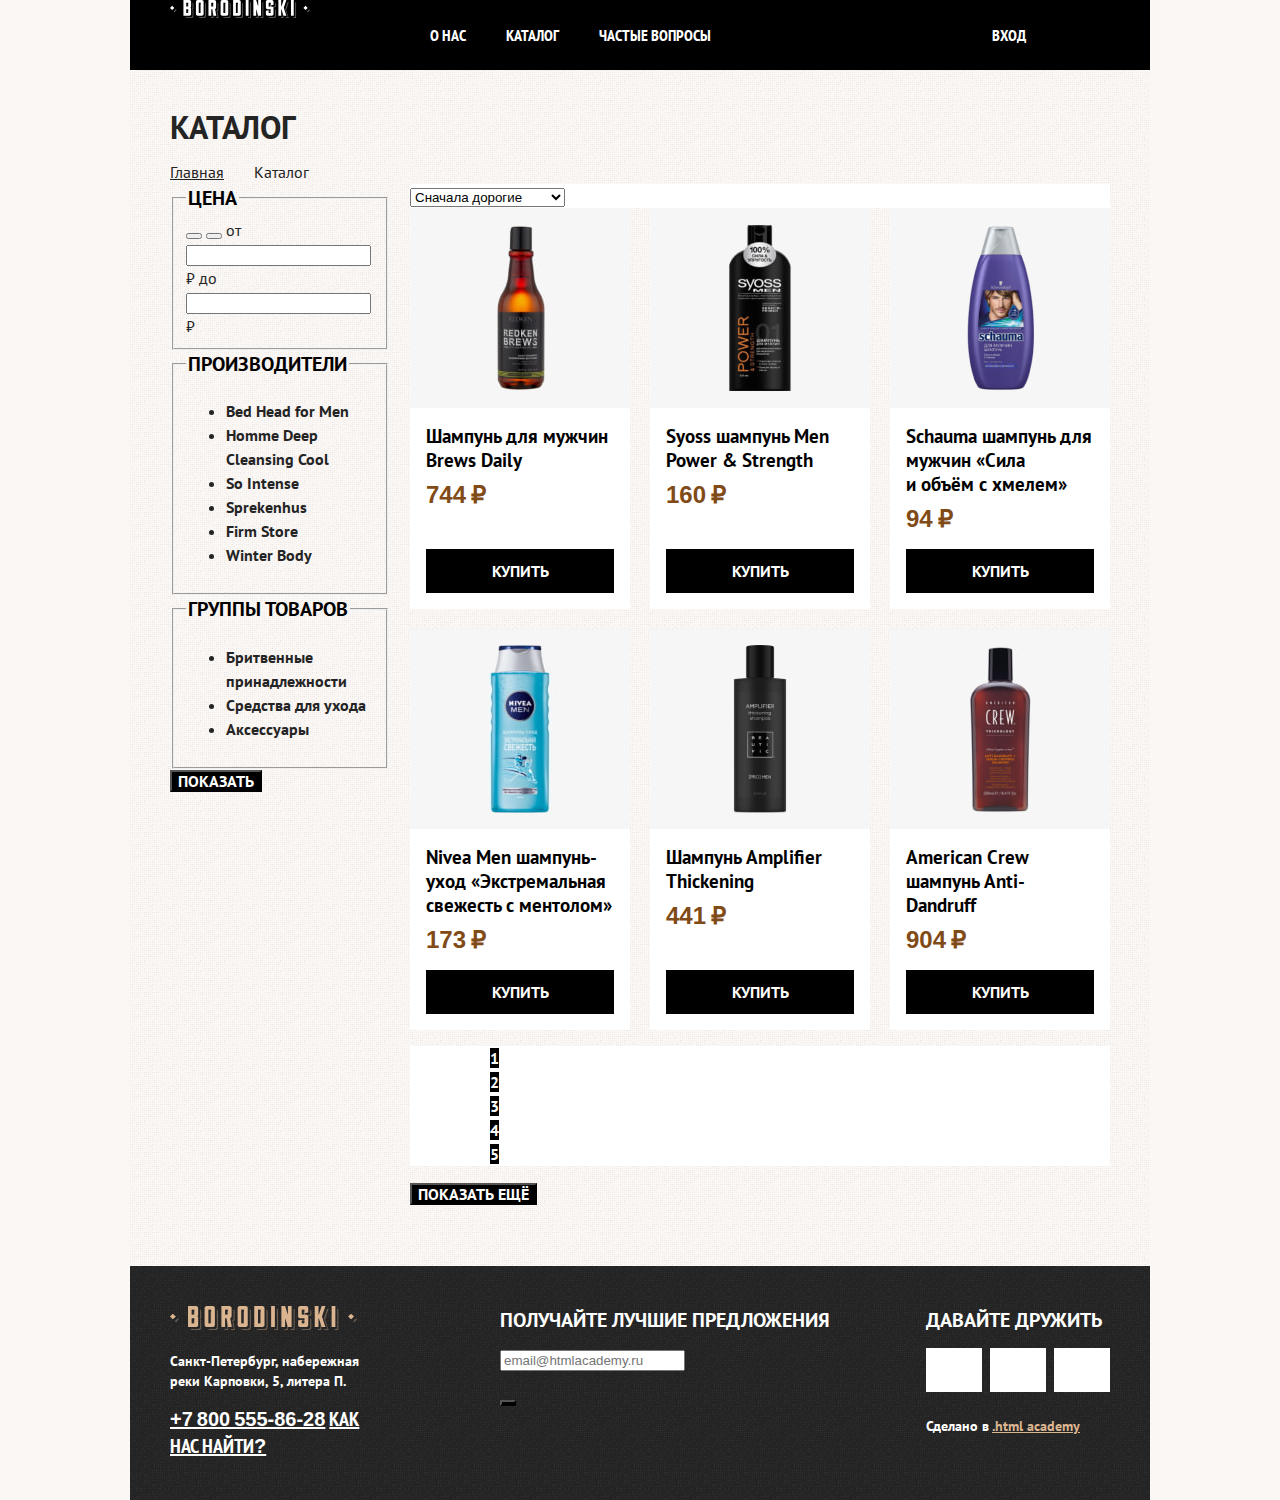
==== catalog.html @ 715c4e55 "Add styles for sorting-container in catalog.html" ====
<!DOCTYPE html>
<html lang="ru">

<head>
  <meta charset="UTF-8">
  <title>Каталог</title>
  <link rel="stylesheet" href="styles/style.css">
</head>

<body>
  <header class="page-header">
    <nav class="navigation">
      <a class="navigation-logo" href="index.html">
        <img class="page-header-logo" src="img/logo/logo-short-light-footer.svg" width="140" height="18"
          alt="Логотип барбершопа Бородинский">
      </a>
      <ul class="navigation-list">
        <li class="navigation-item">
          <a class="navigation-link" href="about.html">О нас</a>
        </li>
        <li class="navigation-item">
          <a class="navigation-link navigation-link-current">Каталог</a>
        </li>
        <li class="navigation-item">
          <a class="navigation-link" href="faq.html">Частые вопросы</a>
        </li>
      </ul>
      <ul class="navigation-list navigation-user">
        <li class="navigation-item">
          <a class="navigation-link" href="#">
            <span class="visually-hidden">Поиск</span>
          </a>
        </li>
        <li class="navigation-item">
          <a class="navigation-link" href="#">
            <span class="visually-hidden">Корзина</span>
          </a>
        </li>
        <li class="navigation-item">
          <a class="navigation-link" href="#">Вход</a>
        </li>
      </ul>
    </nav>
  </header>
  <main class="main-inner main-container">
    <div class="page-container">
      <header class="inner-header">
        <h1 class="inner-header-title">Каталог</h1>
      </header>
      <ul class="breadcrumbs">
        <li class="breadcrumbs-item">
          <a class="breadcrumbs-link" href="index.html">Главная</a>
        </li>
        <li class="breadcrumbs-item">
          <a class="breadcrumbs-link">Каталог</a>
        </li>
      </ul>
      <section class="catalog-products">
        <h2 class="visually-hidden">Список товаров с фильтрами</h2>
        <form class="catalog-filter" action="https://echo.htmlacademy.ru/" method="get">
          <fieldset class="catalog-filter-group">
            <legend class="catalog-filter-title">Цена</legend>
            <button class="range-toggle toggle-min" type="button">
              <span class="visually-hidden">Изменить минимальную цену</span>
            </button>
            <button class="range-toggle toggle-max" type="button">
              <span class="visually-hidden">Изменить максимальную цену</span>
            </button>

            <label class="catalog-filter-label">
              от <input class="catalog-filter-input" type="number" name="min-price"> ₽
            </label>
            <label class="catalog-filter-label">
              до <input class="catalog-filter-input" type="number" name="max-price"> ₽
            </label>
          </fieldset>

          <fieldset class="catalog-filter-group">
            <legend class="catalog-filter-title">Производители</legend>
            <ul class="catalog-filter-list">
              <li class="catalog-filter-item">
                <label class="control">
                  <input class="visually-hidden control-input" type="checkbox" name="bed-head-for-men">
                  <span class="control-mark"></span>
                  <span class="control-label">Bed Head for Men</span>
                </label>
              </li>
              <li class="catalog-filter-item">
                <label class="control">
                  <input class="visually-hidden control-input" type="checkbox" name="homme-deep-cleansing-cool" checked>
                  <span class="control-mark"></span>
                  <span class="control-label">Homme Deep Cleansing Cool</span>
                </label>
              </li>
              <li class="catalog-filter-item">
                <label class="control">
                  <input class="visually-hidden control-input" type="checkbox" name="so-intense" checked>
                  <span class="control-mark"></span>
                  <span class="control-label">So Intense</span>
                </label>
              </li>
              <li class="catalog-filter-item">
                <label class="control">
                  <input class="visually-hidden control-input" type="checkbox" name="sprekenhus">
                  <span class="control-mark"></span>
                  <span class="control-label">Sprekenhus</span>
                </label>
              </li>
              <li class="catalog-filter-item">

                <label class="control">
                  <input class="visually-hidden control-input" type="checkbox" name="firm-storе">
                  <span class="control-mark"></span>
                  <span class="control-label">Firm Storе</span>
                </label>
              </li>
              <li class="catalog-filter-item">
                <label class="control">
                  <input class="visually-hidden control-input" type="checkbox" name="winter-body" checked>
                  <span class="control-mark"></span>
                  <span class="control-label">Winter Body</span>
                </label>
              </li>
            </ul>
          </fieldset>

          <fieldset class="catalog-filter-group">
            <legend class="catalog-filter-title">Группы товаров</legend>
            <ul class="catalog-gilter-list">
              <li class="catalog-filter-item">
                <label class="control">
                  <input class="visually-hidden control-input" type="radio" name="product-group"
                    value="shaving-supplies">
                  <span class="control-mark"></span>
                  <span class="control-label">Бритвенные принадлежности</span>
                </label>
              </li>
              <li class="catalog-filter-item">
                <label class="control">
                  <input class="visually-hidden control-input" type="radio" name="product-group" value="care-products"
                    checked>
                  <span class="control-mark"></span>
                  <span class="control-label">Средства для ухода</span>
                </label>
              </li>
              <li class="catalog-filter-item">
                <label class="control">
                  <input class="visually-hidden control-input" type="radio" name="product-group" value="accessories">
                  <span class="control-mark"></span>
                  <span class="control-label">Аксессуары</span>
                </label>
              </li>
            </ul>
          </fieldset>
          <button class="button" type="submit">Показать</button>
        </form>
        <div class="catalog-right-column">
          <div class="sorting-container">
            <form class="sorting-type">
              <label class="visually-hidden" for="sorting">Сортировка</label>
              <select class="select-control" name="sorting" id="sorting">
                <option value="popular">Сначала популярные</option>
                <option value="cheap">Сначала дешёвые</option>
                <option value="expensive" selected>Сначала дорогие</option>
              </select>
              <button class="visually-hidden" type="submit">Отсортировать продукты</button>
            </form>

            <a class="button button-light" href="#">
              <span class="visually-hidden">Показать список</span>
            </a>
            <a class="button" href="#">
              <span class="visually-hidden">Показать карточки</span>
            </a>
          </div>
          <ul class="product-list">
            <li class="product-card">
              <a class="product-card-image-link" href="product.html">
                <img class="product-card-image" src="img/catalog/catalog-1.jpg" width="220" height="168" alt="">
              </a>
              <a class="product-card-title-link" href="product.html">
                <h3 class="product-card-title">Шампунь для мужчин Brews Daily</h3>
              </a>
              <b class="product-card-price">744 ₽</b>
              <a class="button product-card-button" href="#">Купить</a>
            </li>
            <li class="product-card">
              <a class="product-card-image-link" href="product.html">
                <img class="product-card-image" src="img/catalog/catalog-2.jpg" width="220" height="168" alt="">
              </a>
              <a class="product-card-title-link" href="product.html">
                <h3 class="product-card-title">Syoss шампунь Men Power &amp; Strength</h3>
              </a>
              <b class="product-card-price">160 ₽</b>
              <a class="button product-card-button" href="#">Купить</a>
            </li>
            <li class="product-card">
              <a class="product-card-image-link" href="product.html">
                <img class="product-card-image" src="img/catalog/catalog-3.jpg" width="220" height="168" alt="">
              </a>
              <a class="product-card-title-link" href="product.html">
                <h3 class="product-card-title">Schauma шампунь для мужчин &laquo;Сила и&nbsp;объём с&nbsp;хмелем&raquo;
                </h3>
              </a>
              <b class="product-card-price">94 ₽</b>
              <a class="button product-card-button" href="#">Купить</a>
            </li>
            <li class="product-card">
              <a class="product-card-image-link" href="product.html">
                <img class="product-card-image" src="img/catalog/catalog-4.jpg" width="220" height="168" alt="">
              </a>
              <a class="product-card-title-link" href="product.html">
                <h3 class="product-card-title">Nivea Men шампунь-уход &laquo;Экстремальная свежесть
                  с&nbsp;ментолом&raquo;</h3>
              </a>
              <b class="product-card-price">173 ₽</b>
              <a class="button product-card-button" href="#">Купить</a>
            </li>
            <li class="product-card">
              <a class="product-card-image-link" href="product.html">
                <img class="product-card-image" src="img/catalog/catalog-5.jpg" width="220" height="168" alt="">
              </a>
              <a class="product-card-title-link" href="product.html">
                <h3 class="product-card-title">Шампунь Amplifier Thickening</h3>
              </a>
              <b class="product-card-price">441 ₽</b>
              <a class="button product-card-button" href="#">Купить</a>
            </li>
            <li class="product-card">
              <a class="product-card-image-link" href="product.html">
                <img class="product-card-image" src="img/catalog/catalog-6.jpg" width="220" height="168" alt="">
              </a>
              <a class="product-card-title-link" href="product.html">
                <h3 class="product-card-title">American Crew шампунь Anti-Dandruff</h3>
              </a>
              <b class="product-card-price">904 ₽</b>
              <a class="button product-card-button" href="#">Купить</a>
            </li>
          </ul>
          <ul class="pagination">
            <ol class="pagination-item">
              <a class="pagination-link pagination-prev pagination-disabled">
                <span class="visually-hidden">Предыдущая страница</span>
              </a>
            </ol>
            <ol class="pagination-item">
              <a class="pagination-link pagination-current" href="#">1</a>
            </ol>
            <ol class="pagination-item">
              <a class="pagination-link" href="#">2</a>
            </ol>
            <ol class="pagination-item">
              <a class="pagination-link" href="#">3</a>
            </ol>
            <ol class="pagination-item">
              <a class="pagination-link" href="#">4</a>
            </ol>
            <ol class="pagination-item">
              <a class="pagination-link" href="#">5</a>
            </ol>
            <ol class="pagination-item">
              <a class="pagination-link pagination-next" href="#">
                <span class="visually-hidden">Следующая страница</span>
              </a>
            </ol>
          </ul>
          <button class="button pagination-show-more" type="button">Показать ещё</button>
        </div>
      </section>
    </div>
  </main>

  <footer class="page-footer">
    <div class="page-footer-container">
      <section class="footer-contacts">
        <h2 class="visually-hidden">Контакты</h2>
        <img class="footer-contacts-logo" src="img/logo/logo-short-light.png" width="187" height="24"
          alt="Логотип Барбершопа Бородинский">
        <adress class="footer-contacts-adress">
          <p class="about-text">Санкт-Петербург, набережная реки Карповки, 5, литера&nbsp;П.</p>
          <a class="footer-contacts-adress-phone" href="tel:88005558628">+7&nbsp;800 555-86-28</a>
        </adress>
        <a class="footer-contacts-map-link" href="#">Как нас найти?</a>
      </section>
      <section class="newsletter">
        <h2 class="page-footer-title">Получайте лучшие предложения</h2>
        <form class="newsletter-form" action="https://echo.htmlacademy.ru/" method="post">
          <p class="newsletter-email">
            <label class="visually-hidden" for="newsletter-email">Email</label>
            <input class="field" id="newsletter-email" type="email" name="newsletter-email"
              placeholder="email@htmlacademy.ru" required>
          </p>
          <button class="button newsletter-button" type="submit">
            <span class="visually-hidden">Отправить</span>
          </button>
        </form>
      </section>
      <section class="footer-social">
        <h2 class="page-footer-title">Давайте дружить</h2>
        <ul class="footer-social-list">
          <li class="footer-social-item">
            <a class="button" href="#">
              <span class="visually-hidden">Твиттер</span>
            </a>
          </li>
          <li class="footer-social-item">
            <a class="button" href="#">
              <span class="visually-hidden">ВКонтакте</span>
            </a>
          </li>
          <li class="footer-social-item">
            <a class="button" href="#">
              <span class="visually-hidden">Инстаграм</span>
            </a>
          </li>
        </ul>
        <p class="about-text">Сделано в <a class="htmlacademy-link" href="https://htmlacademy.ru/">.html academy</a></p>
      </section>
    </div>
  </footer>
</body>

</html>
---- styles/style.css ----
@font-face {
  font-family: "PT Sans";
  font-style: normal;
  font-weight: 400;
  src: url(../fonts/ptsans/ptsans-400.woff2) format("woff2");
  font-display: swap;

}

@font-face {
  font-family: "PT Sans";
  font-style: bold;
  font-weight: 700;
  src: url(../fonts/ptsans/ptsans-700.woff2) format("woff2");
  font-display: swap;
}

@font-face {
  font-family: "PT Sans";
  font-style: italic;
  font-weight: 400;
  src: url(../fonts/ptsans/ptsans-400-italic.woff2) format("woff2");
}

@font-face {
  font-family: "PT Sans";
  font-style: italic;
  font-weight: 700;
  src: url(../fonts/ptsans/ptsans-700-italic.woff2) format("woff2");
  font-display: swap;
}

@font-face {
  font-family: "PT Sans Narrow";
  font-style: normal;
  font-weight: 700;
  src: url(../fonts/ptsans/ptsansNarrow-700.woff2) format("woff2");
  font-display: swap;
}

html {
  height: 100%;
}

body {
  width: 1020px;
  min-height: 100%;
  display: flex;
  flex-direction: column;
  margin: 0 auto;
  font-family: "PT Sans", sans-serif;
  font-size: 16px;
  line-height: 24px;
  color: #242424;
  background-color: #FBF7F4;
}

.visually-hidden {
  position: absolute;
  width: 1px;
  height: 1px;
  margin: -1px;
  padding: 0;
  border: 0;
  clip: rect(0 0 0 0);
  overflow: hidden;
}

.button {
  font-family: inherit;
  font-size: 16px;
  line-height: 16px;
  font-weight: 700;
  text-align: center;
  color: #ffffff;
  background-color: #000000;
  text-decoration: none;
  text-transform: uppercase;
}

.button-light {
  color: #242424;
  background-color: #FFFFFF;
}

.page-header {
  color: #ffffff;
  background-color: #000000;
}

.navigation {
  display: flex;
  width: 940px;
  margin: 0 auto;
}

.navigation-logo {
  width: 140px;
  margin-right: 100px;
}

.navigation-list {
  display: flex;
  flex-wrap: wrap;
  align-content: center;
  list-style-type: none;
  width: 430px;
  margin: 0;
  padding: 0;
}


.navigation-user {
  max-width: 250px;
  margin-left: auto;
}

.navigation-user .navigation-link {
  min-width: 16px;
  min-height: 22px;
}

.navigation-link {
  display: block;
  padding: 24px 20px;
  font-family: "PT Sans Narrow", sans-serif;
  font-weight: 700;
  line-height: 22px;
  text-align: center;
  color: inherit;
  background-color: inherit;
  text-decoration: none;
  text-transform: uppercase;
}

.main-container {
  flex-grow: 1;
  padding-top: 64px;
  padding-bottom: 60px;
}

.main-index {
  color: #ffffff;
  background-color: #000000;
  background-image: url(../img/bg/alwin-kroon.jpg);
  background-size: 100% auto;
  background-repeat: no-repeat;
}

.main-inner {
  padding-top: 40px;
  color: #242424;
  background-color: #FBF7F4;
  background-image: url(../img/bg/noisy-texture-80x80.png);
}

.page-container {
  width: 940px;
  margin: 0 auto;
}

.logo {
  display: block;
  margin: 0 auto 64px;
}

.adventages {
  margin-bottom: 56px;
}

.adventages-list {
  margin: 0;
  padding: 0;
  list-style-type: none;
  display: flex;
  justify-content: space-between;
  text-align: center;
}

.adventages-item {
  width: 280px;
}

.adventages-title {
  margin: 0 0 56px;
  font-family: "PT Sans Narrow", sans-serif;
  font-size: 32px;
  line-height: 35px;
  text-transform: uppercase;
}

.adventages-description {
  margin: 0;
}

.index-columns {
  display: flex;
  justify-content: space-between;
  margin-bottom: 31px;
  padding: 40px;
  color: #242424;
  background-color: #FBF7F4;
  background-image: url(../img/bg/noisy-texture-80x80.png);
}

.index-columns:last-of-type {
  margin-bottom: 0;
}

.services {
  width: 390px;
  text-transform: uppercase;
}

.services-title {
  margin: 0;
  margin-bottom: 28px;
  font-size: 32px;
  font-weight: 700;
  line-height: 35px;
}

.services-list {
  font-size: 20px;
  line-height: 28px;
  font-weight: 700;
}

.services-price {
  color: #AF7842;
}

.gallery {
  width: 390px;
}

.gallery-title {
  margin: 0;
  margin-bottom: 20px;
  font-size: 32px;
  font-weight: 700;
  line-height: 35px;
  text-transform: uppercase;
}

.contacts {
  width: 350px;
  font-weight: 700;
}

.contacts-title {
  margin: 0;
  margin-bottom: 24px;
  font-size: 32px;
  line-height: 35px;
  font-weight: 700;
  text-transform: uppercase;
}

.contacts-subtitle {
  font-size: 20px;
  line-height: 28px;
  text-transform: uppercase;
  color: #AF7842;
}

.contacts-adress {
  font-style: normal;
}

.contacts-phone {
  font-size: 24px;
  line-height: 29px;
  text-decoration-line: underline;
  text-transform: uppercase;
  color: #242424;
}

.appointment {
  width: 430px;
}

.appointment-title {
  margin: 0;
  margin-bottom: 20px;
  font-size: 32px;
  line-height: 35px;
  font-weight: 700;
  text-transform: uppercase;
}

.appointment-text {
  margin-top: 0;
  font-size: 14px;
  line-height: 20px;
  color: #595959;
}

.appointment-form {
  display: grid;
  grid-template-columns: 114px 74px 208px;
  gap: 19px 17px;
}

.field-group {
  margin: 0;
  display: flex;
  flex-direction: column;
}

.form-label {
  font-size: 16px;
  line-height: 22px;
  text-transform: uppercase;
}

.appointment-form-name {
  grid-column: 1/-1;
}

.appointment-submit {
  grid-column: 1/-1;
  justify-self: start;
}

.page-footer {
  font-size: 14px;
  font-weight: 700;
  color: #ffffff;
  background-color: #242424;
  background-image: url(../img/bg/noisy-texture-80x80.png);
  background-repeat: repeat;
}

.page-footer a {
  color: #ffffff;
}

.page-footer-container {
  display: flex;
  width: 940px;
  margin: 0 auto;
  padding: 40px 0;
}

.footer-contacts {
  width: 200px;
  margin-right: 130px;
}

.footer-contacts-adress {
  font-style: normal;
}

.footer-contacts-adress p {
  font-size: 14px;
  line-height: 20px;
  font-weight: 700;
  color: #ffffff;
}

.footer-contacts-adress-phone {
  font-family: "PT Sans Narrow", sans-serif;
  font-size: 20px;
  font-weight: 700;
  line-height: 28px;
  text-decoration: underline;
  text-transform: uppercase;
}

.footer-contacts-map-link {
  font-family: "PT Sans Narrow", sans-serif;
  font-size: 20px;
  font-weight: 700;
  line-height: 26px;
  text-decoration: underline;
  text-transform: uppercase;
}

.footer-social {
  max-width: 190px;
  margin-left: auto;
}

.footer-social-list {
  display: flex;
  flex-wrap: wrap;
  margin: 0;
  padding: 0;
  list-style-type: none;
}

.footer-social-item {
  width: 56px;
  height: 44px;
  margin-right: 8px;
  margin-bottom: 8px;
  background-color: #fff;
}

.footer-social-item:nth-of-type(3n) {
  margin-right: 0;
}

.page-footer-title {
  margin-top: 0;
  margin-bottom: 14px;
  font-size: 20px;
  line-height: 28px;
  font-weight: 700;
  color: #ffffff;
  text-transform: uppercase;
}

.page-footer .htmlacademy-link {
  font-size: 14px;
  color: #DBB590;
}

.inner-header-title {
  margin: 0 0 15px;
  font-size: 32px;
  line-height: 35px;
  text-transform: uppercase;
}

.breadcrumbs {
  display: flex;
  flex-wrap: wrap;
  margin: 0;
  padding: 0;
  list-style-type: none;
  color: #242424;
}

.breadcrumbs-item:not(:last-of-type) {
  margin-right: 30px;
}

.breadcrumbs-link {
  color: inherit;
  font-family: inherit;
  font-size: 16px;
  line-height: 22px;
  font-weight: 400;
}

.catalog-products {
  display: flex;
}

.catalog-filter {
  width: 220px;
  margin-right: 20px;
}

.catalog-filter-title {
  font-size: 20px;
  line-height: 28px;
  font-weight: 700;
  color: #000000;
  text-transform: uppercase;
}

.control-label {
  font-weight: 700;
}

.catalog-right-column {
  width: 700px;
}

.sorting-container {
  color: #242424;
  background-color: #FFFFFF;
}

.product-list {
  display: grid;
  grid-template-columns: repeat(3, 220px);
  gap: 20px;
  margin: 0;
  padding: 0;
  list-style-type: none;
}

.product-card {
  display: grid;
  grid-template-columns: 16px 188px 16px;
  grid-template-rows: 200px min-content auto min-content 16px;
  background-color: #FFFFFF;
}

.product-card > * {
  grid-column: 2/3;
}

.product-card-image-link {
  grid-column: 1/-1;
}

.product-card-image {
  min-height: 100%;
  object-fit: cover;
}

.product-card-title-link {
  text-decoration: none;
  margin-top: 16px;
  margin-bottom: 8px;
}

.product-card-title {
  margin: 0;
  color: #000000;
  font-weight: 700;
}

.product-card-price {
  font-family: "PT Sans Narrow", sans-serif;
  font-size: 24px;
  line-height: 29px;
  font-weight: 700;
  text-transform: uppercase;
  color: #814B18;
}

.product-card-button {
  margin-top: 16px;
  padding: 14px 65px;
}

.pagination {
  background-color: #FFFFFF;
}

.pagination-link {
  color: #FFFFFF;
  background-color: #000000;
  text-decoration: none;
  text-transform: uppercase;
  line-height: 16px;
  font-weight: 700;
}

.pagination-disabled {
  background-color: #595959;
}
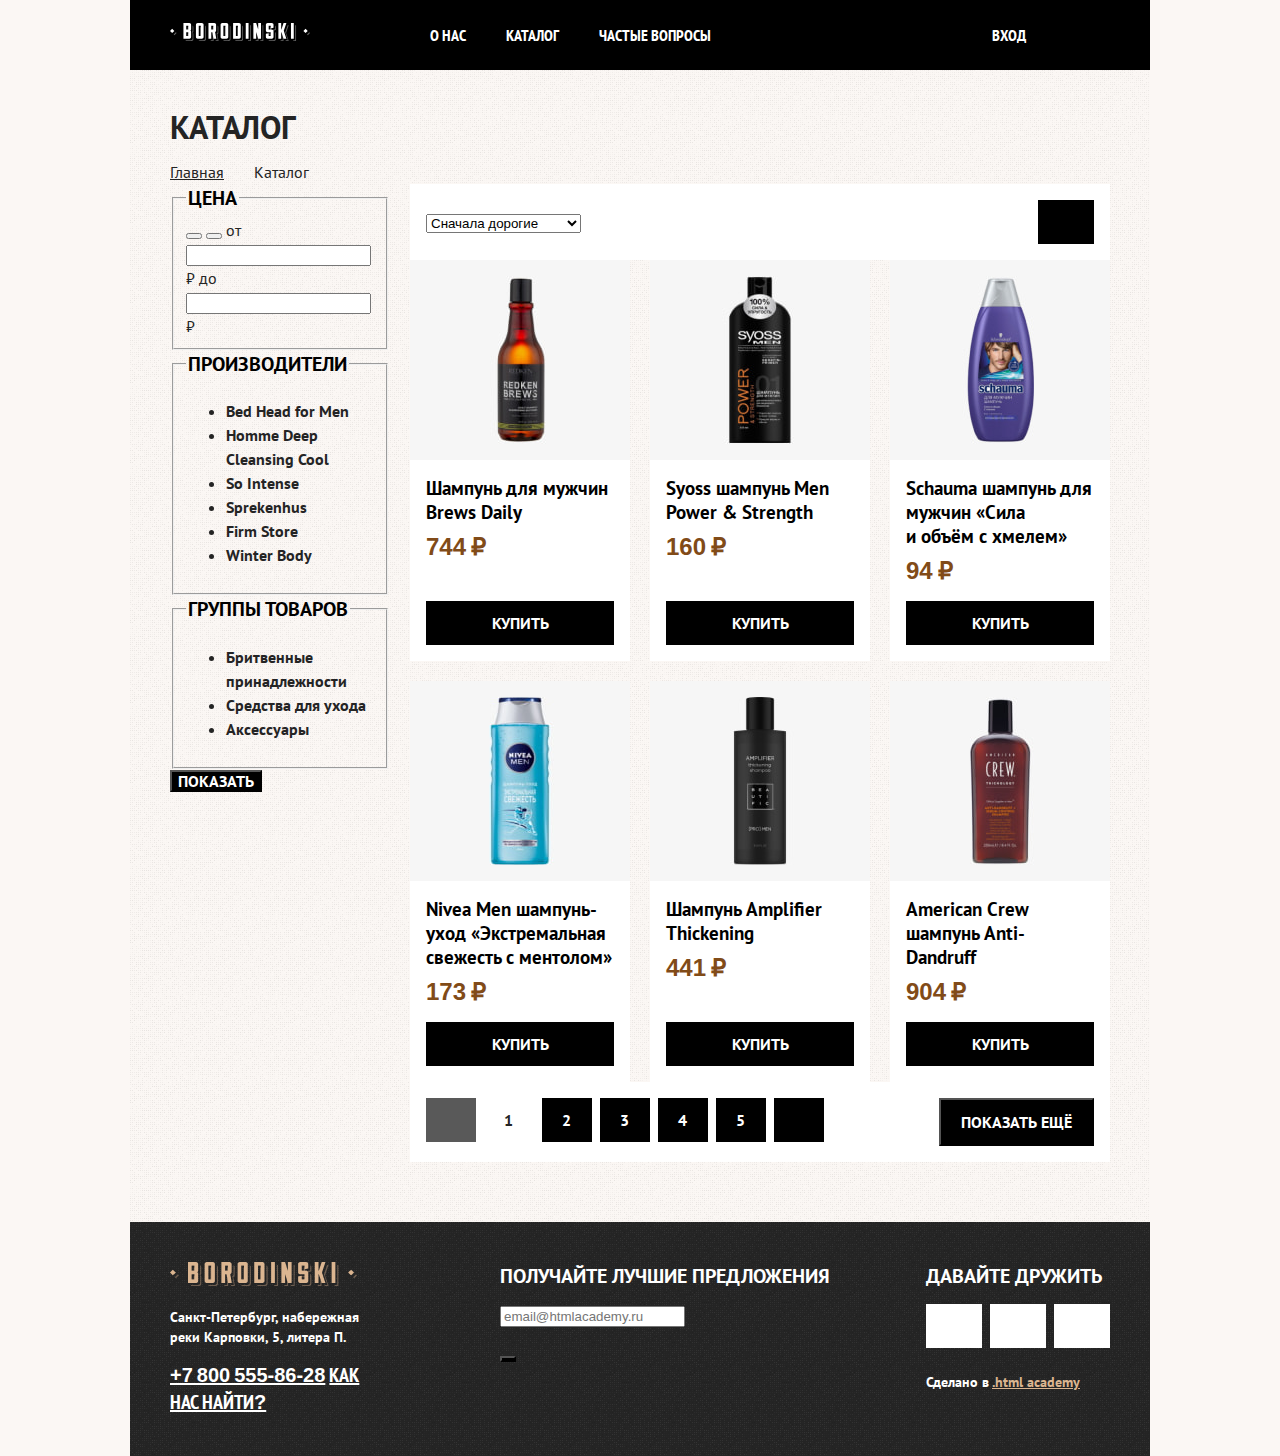
==== commit 4a834cf4: "Add styles for sorting-container and pagination in catalog.html" ====
--- a/catalog.html
+++ b/catalog.html
@@ -237,34 +237,36 @@
               <a class="button product-card-button" href="#">Купить</a>
             </li>
           </ul>
-          <ul class="pagination">
-            <ol class="pagination-item">
-              <a class="pagination-link pagination-prev pagination-disabled">
-                <span class="visually-hidden">Предыдущая страница</span>
-              </a>
-            </ol>
-            <ol class="pagination-item">
-              <a class="pagination-link pagination-current" href="#">1</a>
-            </ol>
-            <ol class="pagination-item">
-              <a class="pagination-link" href="#">2</a>
-            </ol>
-            <ol class="pagination-item">
-              <a class="pagination-link" href="#">3</a>
-            </ol>
-            <ol class="pagination-item">
-              <a class="pagination-link" href="#">4</a>
-            </ol>
-            <ol class="pagination-item">
-              <a class="pagination-link" href="#">5</a>
-            </ol>
-            <ol class="pagination-item">
-              <a class="pagination-link pagination-next" href="#">
-                <span class="visually-hidden">Следующая страница</span>
-              </a>
-            </ol>
-          </ul>
-          <button class="button pagination-show-more" type="button">Показать ещё</button>
+          <div class="pagination-container">
+            <ul class="pagination">
+              <ol class="pagination-item">
+                <a class="pagination-link pagination-prev pagination-disabled">
+                  <span class="visually-hidden">Предыдущая страница</span>
+                </a>
+              </ol>
+              <ol class="pagination-item">
+                <a class="pagination-link pagination-current" href="#">1</a>
+              </ol>
+              <ol class="pagination-item">
+                <a class="pagination-link" href="#">2</a>
+              </ol>
+              <ol class="pagination-item">
+                <a class="pagination-link" href="#">3</a>
+              </ol>
+              <ol class="pagination-item">
+                <a class="pagination-link" href="#">4</a>
+              </ol>
+              <ol class="pagination-item">
+                <a class="pagination-link" href="#">5</a>
+              </ol>
+              <ol class="pagination-item">
+                <a class="pagination-link pagination-next" href="#">
+                  <span class="visually-hidden">Следующая страница</span>
+                </a>
+              </ol>
+            </ul>
+            <button class="button pagination-show-more" type="button">Показать ещё</button>
+          </div>
         </div>
       </section>
     </div>
--- a/styles/style.css
+++ b/styles/style.css
@@ -90,6 +90,7 @@
 
 .navigation {
   display: flex;
+  align-items: center;
   width: 940px;
   margin: 0 auto;
 }
@@ -471,8 +472,21 @@
 }
 
 .sorting-container {
+  display: flex;
+  flex-wrap: wrap;
+  align-items: center;
+  padding: 16px;
   color: #242424;
   background-color: #FFFFFF;
+}
+
+.sorting-type {
+  margin-right: auto;
+}
+
+.sorting-container .button {
+  width: 56px;
+  height: 44px;
 }
 
 .product-list {
@@ -530,19 +544,58 @@
   padding: 14px 65px;
 }
 
+.pagination-container {
+  display: flex;
+  padding: 16px;
+  background-color: #FFFFFF;
+}
+
 .pagination {
-  background-color: #FFFFFF;
+  display: flex;
+  flex-wrap: wrap;
+  margin: 0;
+  padding: 0;
+  list-style-type: none;
+}
+
+.pagination-item {
+  padding: 0;
+  margin-right: 8px;
+}
+
+.pagination-item:last-of-type {
+  margin-right: 0;
 }
 
 .pagination-link {
+  display: block;
+  width: 50px;
+  height: 44px;
   color: #FFFFFF;
   background-color: #000000;
   text-decoration: none;
   text-transform: uppercase;
   line-height: 16px;
   font-weight: 700;
+  padding: 14px 20px;
+  box-sizing: border-box;
+}
+
+.pagination-current {
+  color: #242424;
+  background-color: #FFFFFF;
 }
 
 .pagination-disabled {
   background-color: #595959;
 }
+
+.pagination-show-more {
+  margin-left: auto;
+  padding: 14px 20px;
+}
+
+.pagination-prev,
+.pagination-next {
+  position: relative;
+}
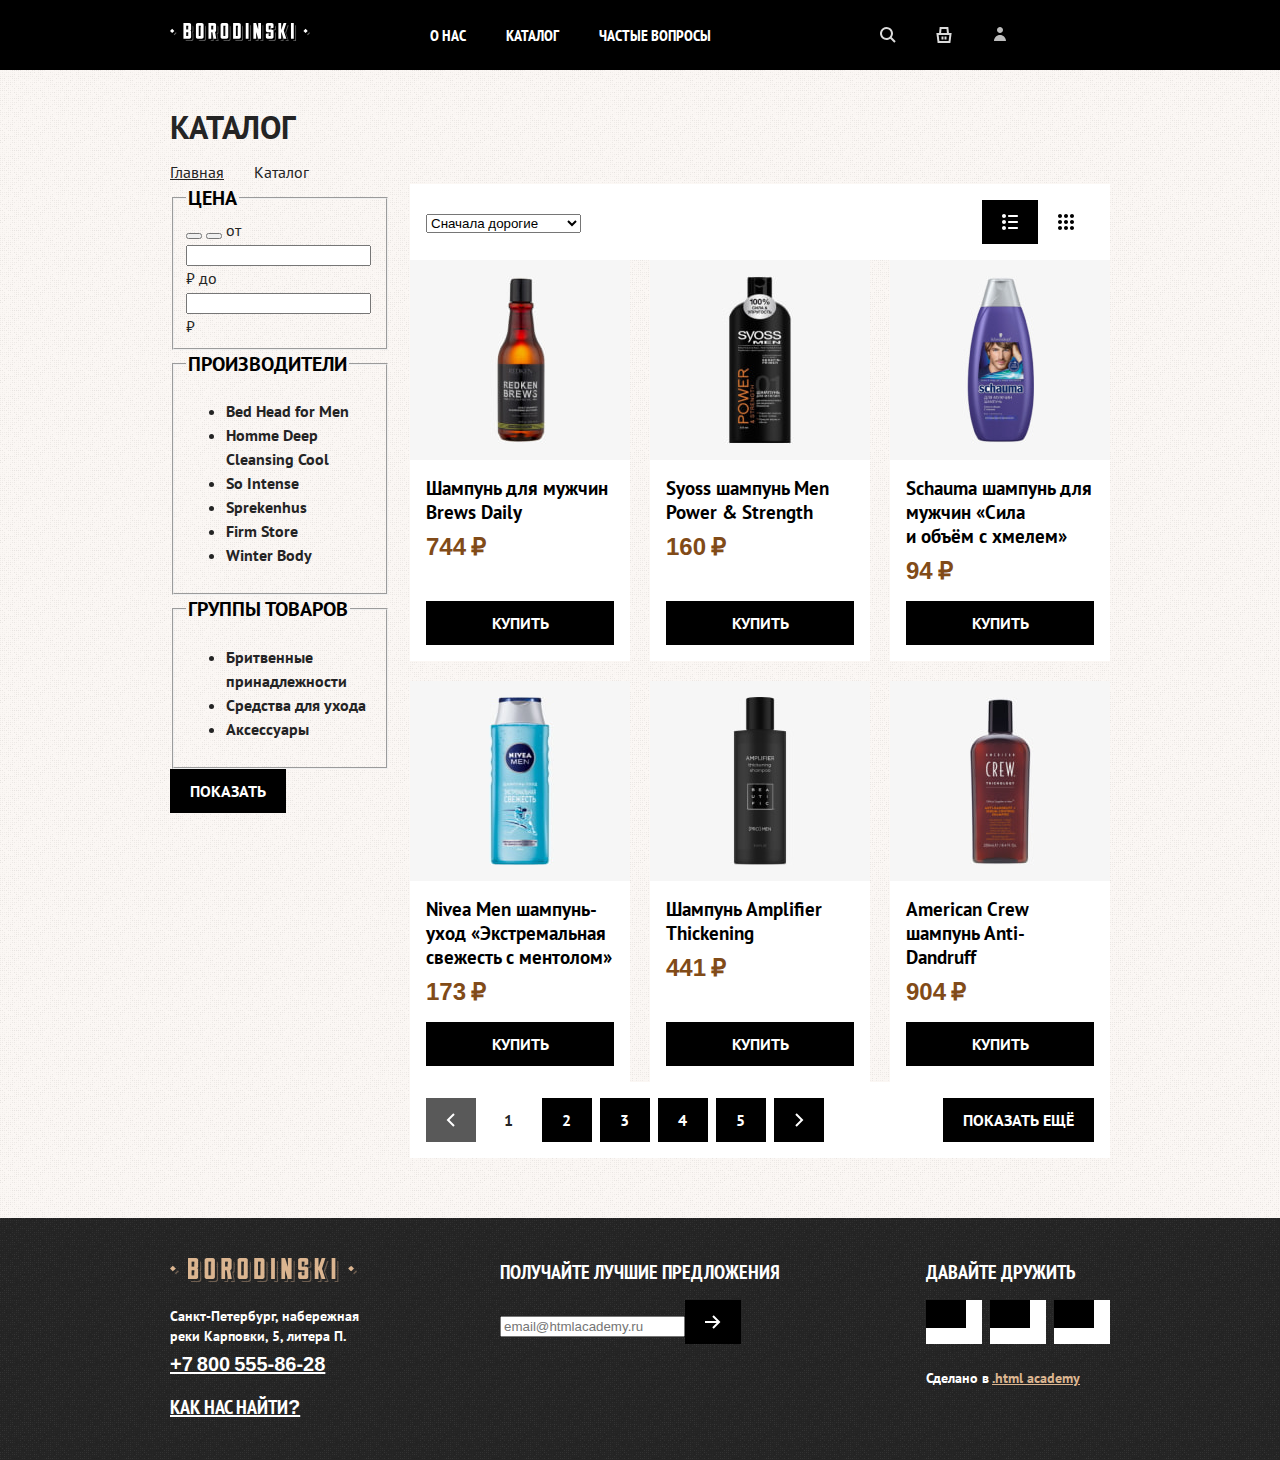
==== commit 228e1b70: "Add icons to navigation, sorting corting container and pagination" ====
--- a/catalog.html
+++ b/catalog.html
@@ -28,16 +28,33 @@
       <ul class="navigation-list navigation-user">
         <li class="navigation-item">
           <a class="navigation-link" href="#">
+            <svg class="navigation-icon" aria-hidden="true" focusable="false" width="16" height="16"
+              xmlns="http://www.w3.org/2000/svg">
+              <path fill-rule="evenodd" clip-rule="evenodd"
+                d="M11 6.5a4.5 4.5 0 1 1-9 0 4.5 4.5 0 0 1 9 0Zm-.67 5.25a6.5 6.5 0 1 1 1.41-1.41l3.97 3.95-1.42 1.42-3.96-3.96Z" />
+            </svg>
             <span class="visually-hidden">Поиск</span>
           </a>
         </li>
         <li class="navigation-item">
           <a class="navigation-link" href="#">
+            <svg class="navigation-icon" aria-hidden="true" focusable="false" width="16" height="16"
+              xmlns="http://www.w3.org/2000/svg">
+              <path fill-rule="evenodd" clip-rule="evenodd"
+                d="M3.09068 6L3.5759 0.90519L3.66211 0H4.5714H11.4285H12.3378L12.424 0.905191L12.9093 6H14.5H15.6328L15.4922 7.12403L14.4922 15.124L14.3828 16H13.5H2.49997H1.61719L1.50769 15.124L0.507692 7.12403L0.367188 6H1.49997H3.09068ZM5.09973 6H10.9002L10.5193 2H5.48068L5.09973 6ZM3.38275 14L2.63275 8H13.3672L12.6172 14H3.38275ZM8.49997 9.5V12.5H10.5V9.5H8.49997ZM5.49997 12.5L5.49997 9.5H7.49997L7.49997 12.5H5.49997Z" />
+            </svg>
             <span class="visually-hidden">Корзина</span>
           </a>
         </li>
         <li class="navigation-item">
-          <a class="navigation-link" href="#">Вход</a>
+          <a class="navigation-link navigation-link-profile" href="#">
+            <svg aria-hidden="true" focusable="false" width="16" height="16" fill="none"
+              xmlns="http://www.w3.org/2000/svg">
+              <path fill-rule="evenodd" clip-rule="evenodd"
+                d="M8 8C9.65685 8 11 6.65685 11 5C11 3.34315 9.65685 2 8 2C6.34315 2 5 3.34315 5 5C5 6.65685 6.34315 8 8 8ZM8 10C4.68629 10 2 12.6863 2 16H14C14 12.6863 11.3137 10 8 10Z" />
+            </svg>
+            <span class="visually-hidden">Профиль</span>
+          </a>
         </li>
       </ul>
     </nav>
@@ -166,10 +183,20 @@
               <button class="visually-hidden" type="submit">Отсортировать продукты</button>
             </form>
 
-            <a class="button button-light" href="#">
+            <a class="card-grid-toggle" href="#">
+              <svg aria-hidden="true" focusable="false" width="16" height="16" viewBox="0 0 16 16"
+                xmlns="http://www.w3.org/2000/svg">
+                <path
+                  d="M2 0C0.895431 0 0 0.895431 0 2C0 3.10457 0.895431 4 2 4C3.10457 4 4 3.10457 4 2C4 0.895431 3.10457 0 2 0ZM2 6C0.895431 6 0 6.89543 0 8C0 9.10457 0.895431 10 2 10C3.10457 10 4 9.10457 4 8C4 6.89543 3.10457 6 2 6ZM0 14C0 12.8954 0.895431 12 2 12C3.10457 12 4 12.8954 4 14C4 15.1046 3.10457 16 2 16C0.895431 16 0 15.1046 0 14ZM7 1C6.44772 1 6 1.44772 6 2C6 2.55228 6.44772 3 7 3H15C15.5523 3 16 2.55228 16 2C16 1.44772 15.5523 1 15 1H7ZM6 8C6 7.44772 6.44772 7 7 7H15C15.5523 7 16 7.44772 16 8C16 8.55229 15.5523 9 15 9H7C6.44772 9 6 8.55229 6 8ZM7 13C6.44772 13 6 13.4477 6 14C6 14.5523 6.44772 15 7 15H15C15.5523 15 16 14.5523 16 14C16 13.4477 15.5523 13 15 13H7Z" />
+              </svg>
+
               <span class="visually-hidden">Показать список</span>
             </a>
-            <a class="button" href="#">
+            <a class="card-grid-toggle card-grid-toggle-current" href="#">
+              <svg width="16" height="16" viewBox="0 0 16 16" fill="none" xmlns="http://www.w3.org/2000/svg">
+                <path fill-rule="evenodd" clip-rule="evenodd"
+                  d="M0 2C0 0.895431 0.895431 0 2 0C3.10457 0 4 0.895431 4 2C4 3.10457 3.10457 4 2 4C0.895431 4 0 3.10457 0 2ZM6 2C6 0.895431 6.89543 0 8 0C9.10457 0 10 0.895431 10 2C10 3.10457 9.10457 4 8 4C6.89543 4 6 3.10457 6 2ZM16 2C16 0.895431 15.1046 0 14 0C12.8954 0 12 0.895431 12 2C12 3.10457 12.8954 4 14 4C15.1046 4 16 3.10457 16 2ZM0 8C0 6.89543 0.895431 6 2 6C3.10457 6 4 6.89543 4 8C4 9.10457 3.10457 10 2 10C0.895431 10 0 9.10457 0 8ZM10 8C10 6.89543 9.10457 6 8 6C6.89543 6 6 6.89543 6 8C6 9.10457 6.89543 10 8 10C9.10457 10 10 9.10457 10 8ZM12 8C12 6.89543 12.8954 6 14 6C15.1046 6 16 6.89543 16 8C16 9.10457 15.1046 10 14 10C12.8954 10 12 9.10457 12 8ZM4 14C4 12.8954 3.10457 12 2 12C0.895431 12 0 12.8954 0 14C0 15.1046 0.895431 16 2 16C3.10457 16 4 15.1046 4 14ZM6 14C6 12.8954 6.89543 12 8 12C9.10457 12 10 12.8954 10 14C10 15.1046 9.10457 16 8 16C6.89543 16 6 15.1046 6 14ZM16 14C16 12.8954 15.1046 12 14 12C12.8954 12 12 12.8954 12 14C12 15.1046 12.8954 16 14 16C15.1046 16 16 15.1046 16 14Z" />
+              </svg>
               <span class="visually-hidden">Показать карточки</span>
             </a>
           </div>
--- a/styles/style.css
+++ b/styles/style.css
@@ -43,7 +43,7 @@
 }
 
 body {
-  width: 1020px;
+  /* width: 1020px; */
   min-height: 100%;
   display: flex;
   flex-direction: column;
@@ -67,6 +67,10 @@
 }
 
 .button {
+  display: inline-block;
+  box-sizing: border-box;
+  padding: 14px 20px;
+  border: none;
   font-family: inherit;
   font-size: 16px;
   line-height: 16px;
@@ -76,6 +80,7 @@
   background-color: #000000;
   text-decoration: none;
   text-transform: uppercase;
+  cursor: pointer;
 }
 
 .button-light {
@@ -83,6 +88,10 @@
   background-color: #FFFFFF;
 }
 
+.button + .button {
+  margin-left: 12px;
+}
+
 .page-header {
   color: #ffffff;
   background-color: #000000;
@@ -93,6 +102,16 @@
   align-items: center;
   width: 940px;
   margin: 0 auto;
+}
+
+.navigation-icon {
+  position: absolute;
+  top: 0;
+  right: 0;
+  bottom: 0;
+  left: 0;
+  margin: auto;
+  fill: #dbdbdb;
 }
 
 .navigation-logo {
@@ -122,6 +141,7 @@
 }
 
 .navigation-link {
+  position: relative;
   display: block;
   padding: 24px 20px;
   font-family: "PT Sans Narrow", sans-serif;
@@ -132,6 +152,20 @@
   background-color: inherit;
   text-decoration: none;
   text-transform: uppercase;
+}
+
+.navigation-link-login {
+  padding-left: 44px;
+}
+
+.navigation-link-profile > svg {
+  fill: #bdbdbd;
+}
+
+.navigation-link-login .navigation-icon {
+  right: auto;
+  left: 20px;
+  margin: auto 0;
 }
 
 .main-container {
@@ -214,6 +248,7 @@
 }
 
 .services-title {
+  font-family: "PT Sans Narrow", sans-serif;
   margin: 0;
   margin-bottom: 28px;
   font-size: 32px;
@@ -222,15 +257,29 @@
 }
 
 .services-list {
+  font-family: "PT Sans Narrow", sans-serif;
+  margin: 0;
+  margin-bottom: 30px;
+  padding: 0;
+  list-style-type: none;
   font-size: 20px;
   line-height: 28px;
   font-weight: 700;
 }
 
+.services-item:not(:last-of-type) {
+  margin-bottom: 22px;
+}
+
 .services-price {
   color: #AF7842;
 }
 
+.button-all {
+  padding-right: 44px;
+  background: #000000 url("../img/icons/arrow-right-white.svg") no-repeat center right 14px / 16px 16px;
+}
+
 .gallery {
   width: 390px;
 }
@@ -238,6 +287,7 @@
 .gallery-title {
   margin: 0;
   margin-bottom: 20px;
+  font-family: "PT Sans Narrow", sans-serif;
   font-size: 32px;
   font-weight: 700;
   line-height: 35px;
@@ -252,6 +302,7 @@
 .contacts-title {
   margin: 0;
   margin-bottom: 24px;
+  font-family: "PT Sans Narrow", sans-serif;
   font-size: 32px;
   line-height: 35px;
   font-weight: 700;
@@ -259,17 +310,30 @@
 }
 
 .contacts-subtitle {
+  margin-top: 0;
+  margin-bottom: 8px;
+  font-family: "PT Sans Narrow", sans-serif;
   font-size: 20px;
   line-height: 28px;
   text-transform: uppercase;
   color: #AF7842;
 }
 
+.contacts-subtitle:not(:first-of-type) {
+  margin-top: 22px;
+}
+
 .contacts-adress {
   font-style: normal;
 }
 
+.contacts-adress-text {
+  margin: 0;
+  margin-bottom: 8px;
+}
+
 .contacts-phone {
+  font-family: "PT Sans Narrow", sans-serif;
   font-size: 24px;
   line-height: 29px;
   text-decoration-line: underline;
@@ -277,6 +341,17 @@
   color: #242424;
 }
 
+.contacts-shedule {
+  margin: 0;
+  padding: 0;
+  list-style-type: none;
+}
+
+.contacts-buttons {
+  margin-top: 21px;
+  margin-bottom: 0;
+}
+
 .appointment {
   width: 430px;
 }
@@ -284,6 +359,7 @@
 .appointment-title {
   margin: 0;
   margin-bottom: 20px;
+  font-family: "PT Sans Narrow", sans-serif;
   font-size: 32px;
   line-height: 35px;
   font-weight: 700;
@@ -349,11 +425,18 @@
   margin-right: 130px;
 }
 
+.footer-contacts-logo {
+  display: block;
+  margin-bottom: 24px;
+}
+
 .footer-contacts-adress {
   font-style: normal;
 }
 
 .footer-contacts-adress p {
+  margin-top: 0;
+  margin-bottom: 4px;
   font-size: 14px;
   line-height: 20px;
   font-weight: 700;
@@ -370,6 +453,8 @@
 }
 
 .footer-contacts-map-link {
+  display: block;
+  margin-top: 16px;
   font-family: "PT Sans Narrow", sans-serif;
   font-size: 20px;
   font-weight: 700;
@@ -381,6 +466,17 @@
 .footer-social {
   max-width: 190px;
   margin-left: auto;
+}
+
+.page-footer-title {
+  margin-top: 0;
+  margin-bottom: 14px;
+  font-family: "PT Sans Narrow", sans-serif;
+  font-size: 20px;
+  line-height: 28px;
+  font-weight: 700;
+  color: #ffffff;
+  text-transform: uppercase;
 }
 
 .footer-social-list {
@@ -403,14 +499,35 @@
   margin-right: 0;
 }
 
-.page-footer-title {
-  margin-top: 0;
-  margin-bottom: 14px;
-  font-size: 20px;
-  line-height: 28px;
-  font-weight: 700;
-  color: #ffffff;
-  text-transform: uppercase;
+.footer-social-link {
+  display: block;
+  height: 44px;
+  background-color: #000000;
+  background-repeat: no-repeat;
+  background-position: center;
+  background-size: 16px 16px;
+}
+
+.footer-social-tw {
+  background-image: url("../img/icons/social/twitter.svg");
+}
+
+.footer-social-vk {
+  background-image: url("../img/icons/social/vk.svg");
+}
+
+.footer-social-inst {
+  background-image: url("../img/icons/social/instagram.svg");
+}
+
+.newsletter-form {
+  display: flex;
+}
+
+.newsletter-button {
+  width: 56px;
+  height: 44px;
+  background: #000000 url("../img/icons/arrow-tail-right-white.svg") no-repeat center / 16px 16px;
 }
 
 .page-footer .htmlacademy-link {
@@ -482,6 +599,27 @@
 
 .sorting-type {
   margin-right: auto;
+}
+
+.card-grid-toggle {
+  display: flex;
+  justify-content: center;
+  align-items: center;
+  width: 56px;
+  height: 44px;
+  background-color: #000000;
+}
+
+.card-grid-toggle > svg {
+  fill: #ffffff;
+}
+
+.card-grid-toggle-current {
+  background-color: #ffffff;
+}
+
+.card-grid-toggle-current > svg {
+  fill: #000000;
 }
 
 .sorting-container .button {
@@ -598,4 +736,14 @@
 .pagination-prev,
 .pagination-next {
   position: relative;
-}
+  background-repeat: no-repeat;
+  background-position: center;
+  background-size: 16px 16px;
+}
+
+.pagination-prev {
+  background-image: url(../img/icons/arrow-left-white.svg);
+}
+.pagination-next {
+  background-image: url("../img/icons/arrow-right-white.svg");
+}
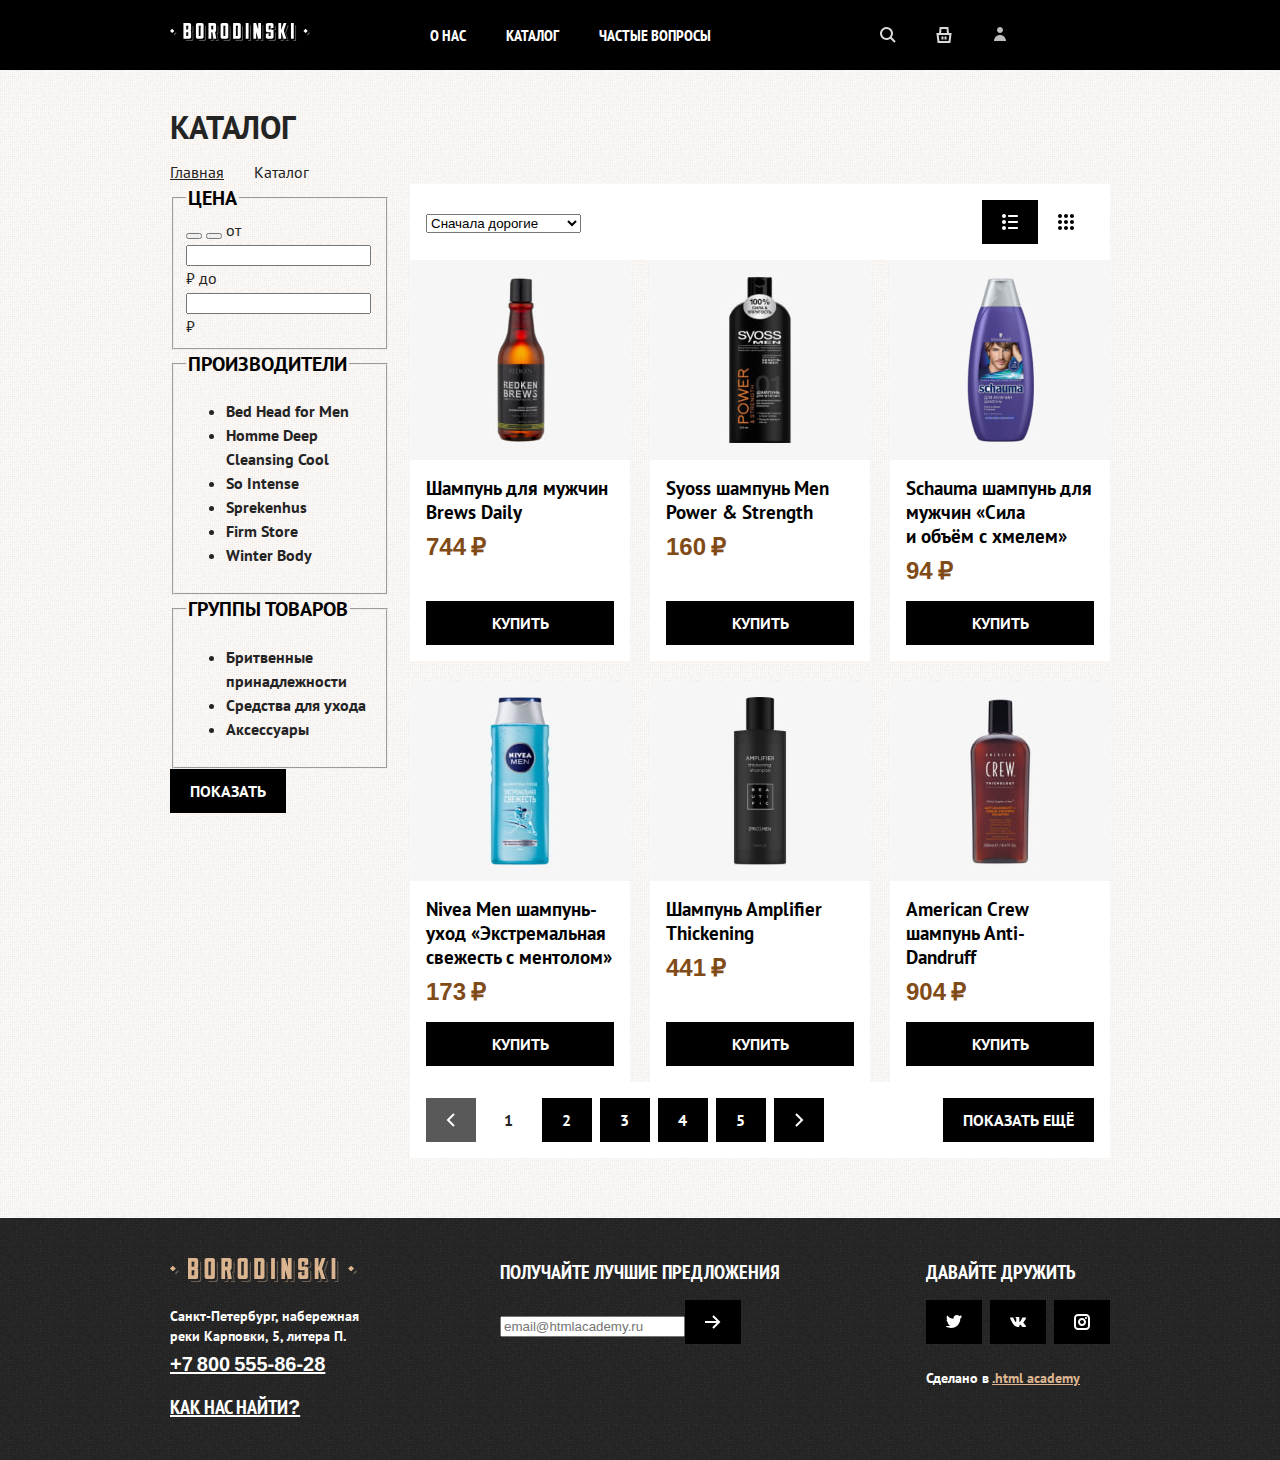
==== commit a725be58: "Add social icons to footer links" ====
--- a/catalog.html
+++ b/catalog.html
@@ -328,17 +328,17 @@
         <h2 class="page-footer-title">Давайте дружить</h2>
         <ul class="footer-social-list">
           <li class="footer-social-item">
-            <a class="button" href="#">
+            <a class="footer-social-link footer-social-tw" href="#">
               <span class="visually-hidden">Твиттер</span>
             </a>
           </li>
           <li class="footer-social-item">
-            <a class="button" href="#">
+            <a class="footer-social-link footer-social-vk" href="#">
               <span class="visually-hidden">ВКонтакте</span>
             </a>
           </li>
           <li class="footer-social-item">
-            <a class="button" href="#">
+            <a class="footer-social-link footer-social-inst" href="#">
               <span class="visually-hidden">Инстаграм</span>
             </a>
           </li>
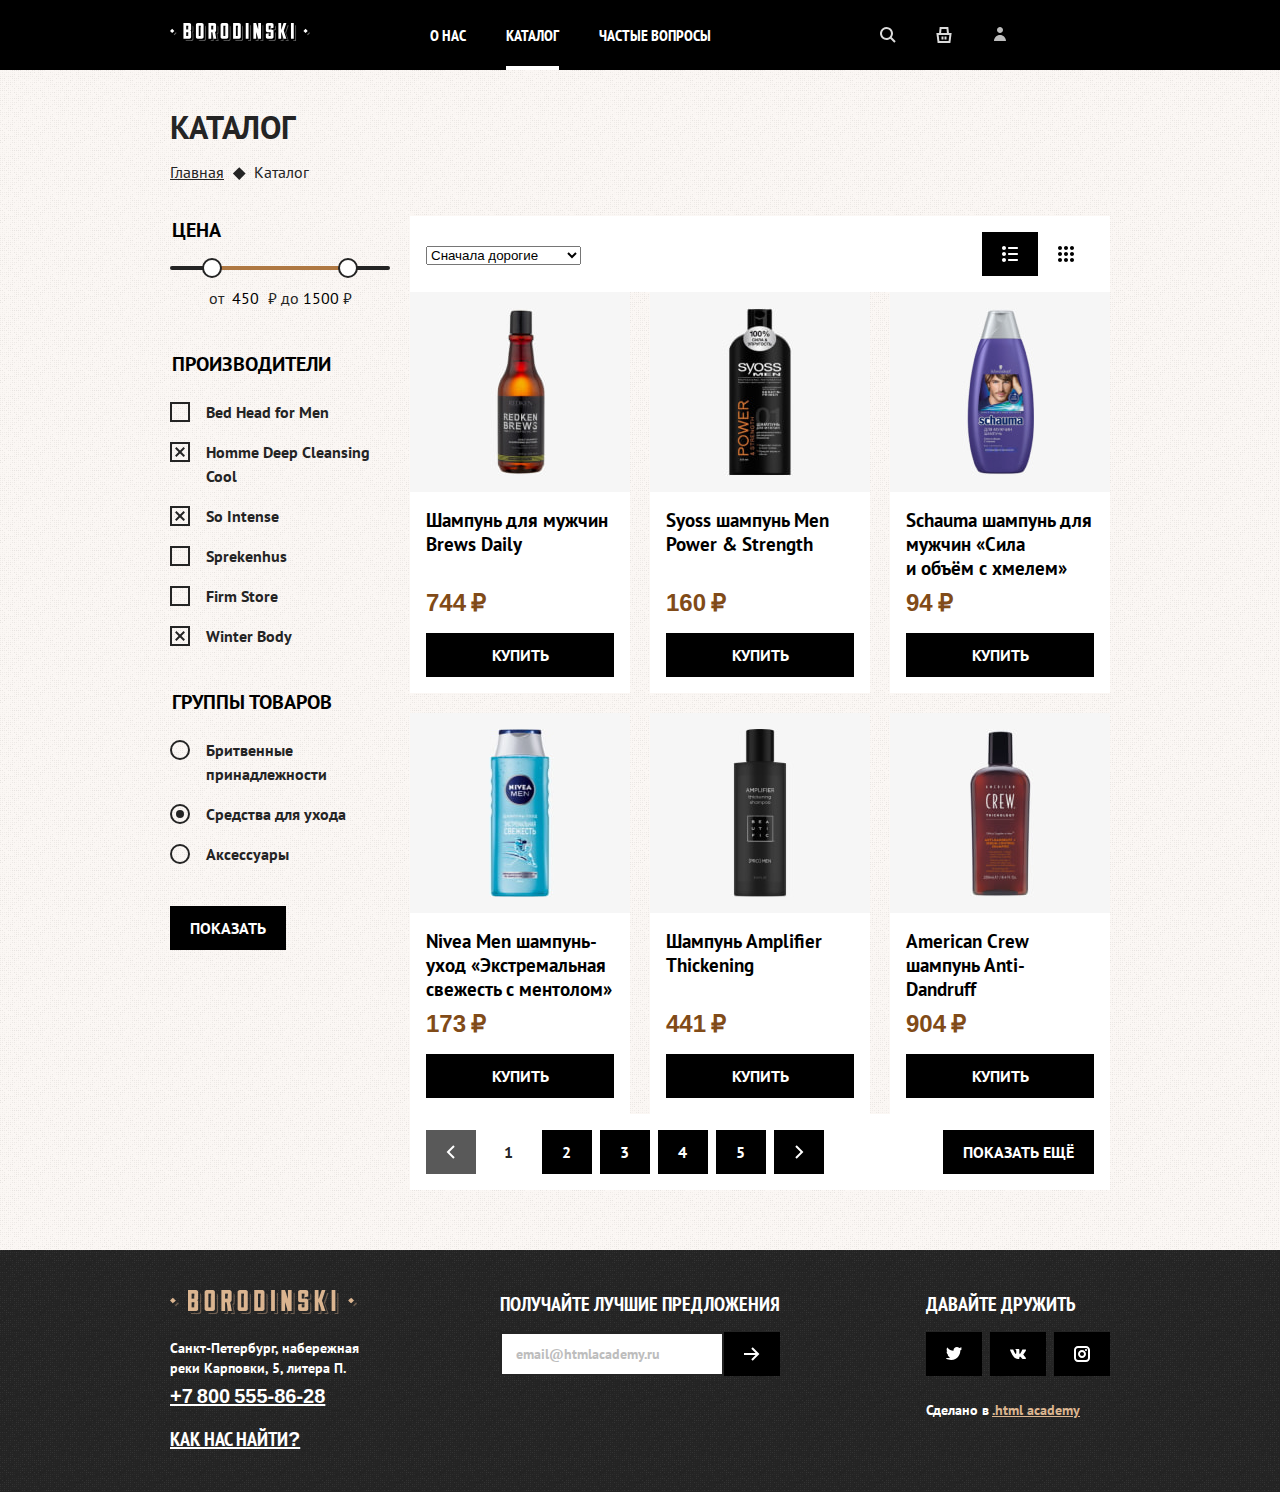
==== commit 9ababa4f: "Over step 27/29 task 8.9" ====
--- a/catalog.html
+++ b/catalog.html
@@ -63,33 +63,42 @@
     <div class="page-container">
       <header class="inner-header">
         <h1 class="inner-header-title">Каталог</h1>
+        <ul class="breadcrumbs">
+          <li class="breadcrumbs-item">
+            <a class="breadcrumbs-link" href="index.html">Главная</a>
+          </li>
+          <li class="breadcrumbs-item">
+            <a class="breadcrumbs-link">Каталог</a>
+          </li>
+        </ul>
       </header>
-      <ul class="breadcrumbs">
-        <li class="breadcrumbs-item">
-          <a class="breadcrumbs-link" href="index.html">Главная</a>
-        </li>
-        <li class="breadcrumbs-item">
-          <a class="breadcrumbs-link">Каталог</a>
-        </li>
-      </ul>
       <section class="catalog-products">
         <h2 class="visually-hidden">Список товаров с фильтрами</h2>
         <form class="catalog-filter" action="https://echo.htmlacademy.ru/" method="get">
           <fieldset class="catalog-filter-group">
             <legend class="catalog-filter-title">Цена</legend>
-            <button class="range-toggle toggle-min" type="button">
-              <span class="visually-hidden">Изменить минимальную цену</span>
-            </button>
-            <button class="range-toggle toggle-max" type="button">
-              <span class="visually-hidden">Изменить максимальную цену</span>
-            </button>
-
-            <label class="catalog-filter-label">
-              от <input class="catalog-filter-input" type="number" name="min-price"> ₽
-            </label>
-            <label class="catalog-filter-label">
-              до <input class="catalog-filter-input" type="number" name="max-price"> ₽
-            </label>
+
+            <div class="range">
+              <div class="range-scale">
+                <div class="range-bar" style="left: 42px; width: 136px;">
+                  <button class="range-toggle toggle-min" type="button">
+                    <span class="visually-hidden">Изменить минимальную цену</span>
+                  </button>
+                  <button class="range-toggle toggle-max" type="button">
+                    <span class="visually-hidden">Изменить максимальную цену</span>
+                  </button>
+                </div>
+              </div>
+
+              <div class="range-wrapper-inputs">
+                <label class="catalog-filter-label">
+                  от <input class="range-input" type="number" name="min-price" value="450"> ₽
+                </label>
+                <label class="catalog-filter-label">
+                  до <input class="range-input" type="number" name="max-price" value="1500"> ₽
+                </label>
+              </div>
+            </div>
           </fieldset>
 
           <fieldset class="catalog-filter-group">
@@ -143,7 +152,7 @@
 
           <fieldset class="catalog-filter-group">
             <legend class="catalog-filter-title">Группы товаров</legend>
-            <ul class="catalog-gilter-list">
+            <ul class="catalog-filter-list">
               <li class="catalog-filter-item">
                 <label class="control">
                   <input class="visually-hidden control-input" type="radio" name="product-group"
--- a/styles/style.css
+++ b/styles/style.css
@@ -83,12 +83,38 @@
   cursor: pointer;
 }
 
+.button:focus,
+.footer-social-link:focus,
+.card-grid-toggle:focus,
+.pagination-link:not(.pagination-disabled):focus {
+  background-color: #814B18;
+  box-shadow: inset 0 0 0 2px #DBB590;
+  outline: none;
+}
+
+.button:hover,
+.footer-social-link:hover,
+.card-grid-toggle:hover,
+.pagination-link:not(.pagination-disabled):hover {
+  background-color: #814B18;
+}
+
+.button:disabled {
+  color: #E7E7E7;
+  background-color: #595959;
+}
+
+.button:disabled:hover {
+  outline: none;
+  cursor: default;
+}
+
 .button-light {
   color: #242424;
   background-color: #FFFFFF;
 }
 
-.button + .button {
+.button+.button {
   margin-left: 12px;
 }
 
@@ -129,17 +155,6 @@
   padding: 0;
 }
 
-
-.navigation-user {
-  max-width: 250px;
-  margin-left: auto;
-}
-
-.navigation-user .navigation-link {
-  min-width: 16px;
-  min-height: 22px;
-}
-
 .navigation-link {
   position: relative;
   display: block;
@@ -154,18 +169,51 @@
   text-transform: uppercase;
 }
 
+.navigation-link-current::before {
+  position: absolute;
+  right: 20px;
+  bottom: 0;
+  left: 20px;
+  height: 4px;
+  background-color: #ffffff;
+  content: "";
+}
+
+.navigation-link:hover {
+  background-color: #595959;
+}
+
+.navigation-link:focus {
+  box-shadow: inset 0 0 0 4px #E7E7E7;
+  outline: none;
+}
+
+.navigation-user {
+  max-width: 250px;
+  margin-left: auto;
+}
+
+.navigation-user .navigation-link {
+  min-width: 16px;
+  min-height: 22px;
+}
+
+.navigation-link:hover:not(.navigation-link-login) svg {
+  fill: #242424;
+}
+
 .navigation-link-login {
   padding-left: 44px;
-}
-
-.navigation-link-profile > svg {
-  fill: #bdbdbd;
 }
 
 .navigation-link-login .navigation-icon {
   right: auto;
   left: 20px;
   margin: auto 0;
+}
+
+.navigation-link-profile>svg {
+  fill: #bdbdbd;
 }
 
 .main-container {
@@ -217,11 +265,23 @@
 }
 
 .adventages-title {
+  position: relative;
   margin: 0 0 56px;
   font-family: "PT Sans Narrow", sans-serif;
   font-size: 32px;
   line-height: 35px;
   text-transform: uppercase;
+}
+
+.adventages-title::before {
+  content: "";
+  position: absolute;
+  width: 12.9px;
+  height: 12px;
+  background-color: #ffffff;
+  left: calc(50% - 9px);
+  bottom: -40px;
+  transform: rotate(45deg);
 }
 
 .adventages-description {
@@ -242,6 +302,20 @@
   margin-bottom: 0;
 }
 
+.index-columns>section:first-of-type {
+  position: relative;
+}
+
+.index-columns>section:first-of-type::after {
+  position: absolute;
+  content: "";
+  top: 0;
+  right: -40px;
+  bottom: 0;
+  width: 0;
+  border-right: 1px dashed #595959;
+}
+
 .services {
   width: 390px;
   text-transform: uppercase;
@@ -267,12 +341,28 @@
   font-weight: 700;
 }
 
+.services-item {
+  display: flex;
+  align-items: baseline;
+  justify-content: space-between;
+}
+
+.services-item::before {
+  content: "";
+  flex-grow: 1;
+  order: 1;
+  margin-left: 16px;
+  margin-right: 16px;
+  border-bottom: 2px dotted rgba(89, 89, 89, 0.5);
+}
+
 .services-item:not(:last-of-type) {
   margin-bottom: 22px;
 }
 
 .services-price {
   color: #AF7842;
+  order: 2;
 }
 
 .button-all {
@@ -281,6 +371,7 @@
 }
 
 .gallery {
+
   width: 390px;
 }
 
@@ -292,6 +383,89 @@
   font-weight: 700;
   line-height: 35px;
   text-transform: uppercase;
+}
+
+.slider {
+  position: relative;
+}
+
+.slider-image {
+  display: block;
+}
+
+.slider-wrapper {
+  position: absolute;
+  top: 50%;
+  transform: translateY(-50%);
+  width: 100%;
+  display: flex;
+  justify-content: space-between;
+}
+
+.slider-button {
+  border: none;
+  padding: 0;
+  width: 48px;
+  height: 60px;
+  background: #000000 url("../img/icons/arrow-left-white.svg") no-repeat center center;
+  color: #FFFFFF;
+  border: 2px solid transparent;
+  cursor: pointer;
+}
+
+.slider-button:hover {
+  background-color: #814B18;
+}
+
+.slider-button:focus {
+  outline: none;
+  background-color: #814B18;
+  border-color: #DBB590;
+}
+
+.slider-next {
+  transform: rotate(180deg);
+}
+
+.slider-pagination {
+  display: flex;
+  flex-wrap: wrap;
+  justify-content: center;
+  margin: 16px 0 0;
+  padding: 0;
+  list-style-type: none;
+}
+
+.slider-pagination-item {
+  line-height: 0;
+}
+
+.slider-pagination-item:not(:last-of-type) {
+  margin-right: 8px;
+}
+
+.slider-pagination-button {
+  width: 8px;
+  height: 8px;
+  margin: 0;
+  padding: 0;
+  border: none;
+  border-radius: 50%;
+  background-color: #BDBDBD;
+  cursor: pointer;
+}
+
+.slider-pagination-button:hover {
+  background-color: #AF7842;
+}
+
+.slider-pagination-button:focus {
+  background-color: #DBB590;
+  outline: none;
+}
+
+.slider-pagination-button-current {
+  background-color: #242424;
 }
 
 .contacts {
@@ -352,6 +526,21 @@
   margin-bottom: 0;
 }
 
+.button-feedback {
+  color: #242424;
+  background-color: #ffffff;
+}
+
+.button-feedback:focus {
+  box-shadow: inset 0 0 0 2px #AF7842;
+  background-color: #DBB590;
+}
+
+.button-feedback:hover {
+  background-color: #DBB590;
+}
+
+
 .appointment {
   width: 430px;
 }
@@ -385,14 +574,87 @@
   flex-direction: column;
 }
 
-.form-label {
-  font-size: 16px;
-  line-height: 22px;
-  text-transform: uppercase;
-}
-
 .appointment-form-name {
   grid-column: 1/-1;
+}
+
+.form-label {
+  margin-bottom: 8px;
+  line-height: 22px;
+  font-weight: 700;
+  text-transform: uppercase;
+}
+
+.form-label-icon {
+  position: relative;
+  padding-right: 16px;
+}
+
+.info {
+  position: absolute;
+  width: 16px;
+  height: 16px;
+  margin-top: 3px;
+  margin-left: 4px;
+  padding: 0;
+  border: none;
+  border-radius: 50%;
+  background-color: transparent;
+}
+
+.info:hover,
+.info:focus {
+  outline: none;
+}
+
+.info:focus>svg,
+.info:hover>svg {
+  fill: #814B18;
+}
+
+.info:active>svg {
+  fill: #AF7842;
+}
+
+.field {
+  margin: 0;
+  padding: 8px 14px;
+  border: 2px solid #242424;
+  font-family: inherit;
+  font-size: inherit;
+  font-weight: 700;
+  line-height: 1.5;
+  background-color: #FFFFFF;
+}
+
+.field::placeholder {
+  color: #BDBDBD;
+  opacity: 1;
+}
+
+.field:hover {
+  border-color: #AF7842;
+}
+
+.field:focus {
+  outline: 2px solid #DBB590;
+  border-color: #AF7842;
+}
+
+.field:disabled,
+.field:disabled:focus {
+  background-color: #E7E7E7;
+  border-color: #595959;
+  color: #595959;
+}
+
+.field:invalid {
+  box-shadow: none;
+}
+
+.field:focus:invalid {
+  box-shadow: 0 0 2px #DBB590;
+  border-color: #EA5454;
 }
 
 .appointment-submit {
@@ -524,6 +786,17 @@
   display: flex;
 }
 
+.newsletter-email {
+  margin: 0;
+  flex-grow: 1;
+}
+
+.newsletter-email>input {
+  box-sizing: border-box;
+  width: 100%;
+  height: 44px;
+}
+
 .newsletter-button {
   width: 56px;
   height: 44px;
@@ -535,6 +808,10 @@
   color: #DBB590;
 }
 
+.inner-header {
+  margin-bottom: 32px;
+}
+
 .inner-header-title {
   margin: 0 0 15px;
   font-size: 32px;
@@ -551,8 +828,20 @@
   color: #242424;
 }
 
-.breadcrumbs-item:not(:last-of-type) {
-  margin-right: 30px;
+.breadcrumbs li+li {
+  position: relative;
+  margin-left: 30px;
+}
+
+.breadcrumbs li+li::before {
+  position: absolute;
+  top: 8.5px;
+  left: -19.25px;
+  width: 8.5px;
+  height: 8.5px;
+  transform: rotate(45deg);
+  background-color: #242424;
+  content: "";
 }
 
 .breadcrumbs-link {
@@ -569,10 +858,22 @@
 
 .catalog-filter {
   width: 220px;
+  box-sizing: border-box;
   margin-right: 20px;
 }
 
+.catalog-filter-group {
+  border: none;
+  margin: 0;
+  padding: 0;
+}
+
+.catalog-filter-group:not(:last-of-type) {
+  margin-bottom: 40px;
+}
+
 .catalog-filter-title {
+  margin-bottom: 22px;
   font-size: 20px;
   line-height: 28px;
   font-weight: 700;
@@ -580,8 +881,151 @@
   text-transform: uppercase;
 }
 
+.range-scale {
+  position: relative;
+  height: 4px;
+  margin-bottom: 16px;
+  background-color: #242424;
+  border-radius: 2px;
+}
+
+.range-bar {
+  position: absolute;
+  height: 4px;
+  background-color: #AF7842;
+}
+
+.range-toggle {
+  position: absolute;
+  box-sizing: border-box;
+  width: 20px;
+  height: 20px;
+  background-color: #FFFFFF;
+  border: 2px solid #242424;
+  border-radius: 50%;
+  cursor: pointer;
+}
+
+.range-toggle:hover {
+  background-color: #DBB590;
+}
+
+.range-toggle:active,
+.range-toggle:focus {
+  background-color: #DBB590;
+  outline: 3px solid #AF7842;
+}
+
+.toggle-min {
+  top: -8px;
+  left: -10px;
+}
+
+.toggle-max {
+  top: -8px;
+  right: -10px;
+}
+
+.range-wrapper-inputs {
+  display: flex;
+  justify-content: center;
+}
+
+.catalog-filter-label {
+  display: flex;
+}
+
+.catalog-filter-label + .catalog-filter-label {
+  margin-left: 4px;
+}
+
+.range-input {
+  width: 40px;
+  padding: 0 2px;
+  font: inherit;
+  line-height: 1.4;
+  text-align: center;
+  background-color: transparent;
+  border: none;
+}
+
+.range-input::-webkit-inner-spin-button,
+.range-input::-webkit-outer-spin-button {
+  appearance: none;
+  margin: 0;
+}
+
+.catalog-filter-list {
+  margin: 0;
+  padding: 0;
+  list-style-type: none;
+}
+
+.catalog-filter-item:not(:last-of-type) {
+  margin-bottom: 16px;
+}
+
+.control {
+  position: relative;
+  display: block;
+  padding-left: 36px;
+}
+
+.control-mark {
+  position: absolute;
+  top: 2px;
+  left: 0;
+  width: 16px;
+  height: 16px;
+  border: 2px solid #242424;
+}
+
+.control:hover .control-mark {
+  border-color: #AF7842;
+}
+
+.control-input:disabled + .control-mark {
+  border-color: #BDBDBD;
+}
+
+.control-input[type="checkbox"]:checked + .control-mark::before,
+.control-input[type="checkbox"]:checked + .control-mark::after,
+.control-input[type="radio"]:checked + .control-mark::before {
+  width: 12px;
+  height: 2px;
+  position: absolute;
+  top: 50%;
+  left: 50%;
+  background-color: #242424;
+  content: "";
+}
+
+.control-input[type="checkbox"]:checked + .control-mark::before {
+  transform: translate(-50%, -50%) rotate(45deg) ;
+}
+
+.control-input[type="checkbox"]:checked + .control-mark::after {
+  transform: translate(-50%, -50%) rotate(-45deg);
+}
+
+.control-input[type="radio"] + .control-mark {
+  border-radius: 50%;
+}
+
+.control-input[type="radio"]:checked + .control-mark::before {
+  width: 8px;
+  height: 8px;
+  border-radius: 50%;
+  transform: translate(-50%, -50%);
+}
+
+.catalog-filter .button {
+  margin-top: 40px;
+}
+
 .control-label {
   font-weight: 700;
+  line-height: 1.4;
 }
 
 .catalog-right-column {
@@ -610,7 +1054,9 @@
   background-color: #000000;
 }
 
-.card-grid-toggle > svg {
+.card-grid-toggle>svg,
+.card-grid-toggle:focus>svg,
+.card-grid-toggle:hover>svg {
   fill: #ffffff;
 }
 
@@ -618,7 +1064,7 @@
   background-color: #ffffff;
 }
 
-.card-grid-toggle-current > svg {
+.card-grid-toggle-current>svg {
   fill: #000000;
 }
 
@@ -643,7 +1089,7 @@
   background-color: #FFFFFF;
 }
 
-.product-card > * {
+.product-card>* {
   grid-column: 2/3;
 }
 
@@ -674,6 +1120,7 @@
   line-height: 29px;
   font-weight: 700;
   text-transform: uppercase;
+  margin-top: auto;
   color: #814B18;
 }
 
@@ -724,6 +1171,11 @@
   background-color: #FFFFFF;
 }
 
+.pagination-current:focus,
+.pagination-current:hover {
+  color: #ffffff;
+}
+
 .pagination-disabled {
   background-color: #595959;
 }
@@ -744,6 +1196,7 @@
 .pagination-prev {
   background-image: url(../img/icons/arrow-left-white.svg);
 }
+
 .pagination-next {
   background-image: url("../img/icons/arrow-right-white.svg");
 }
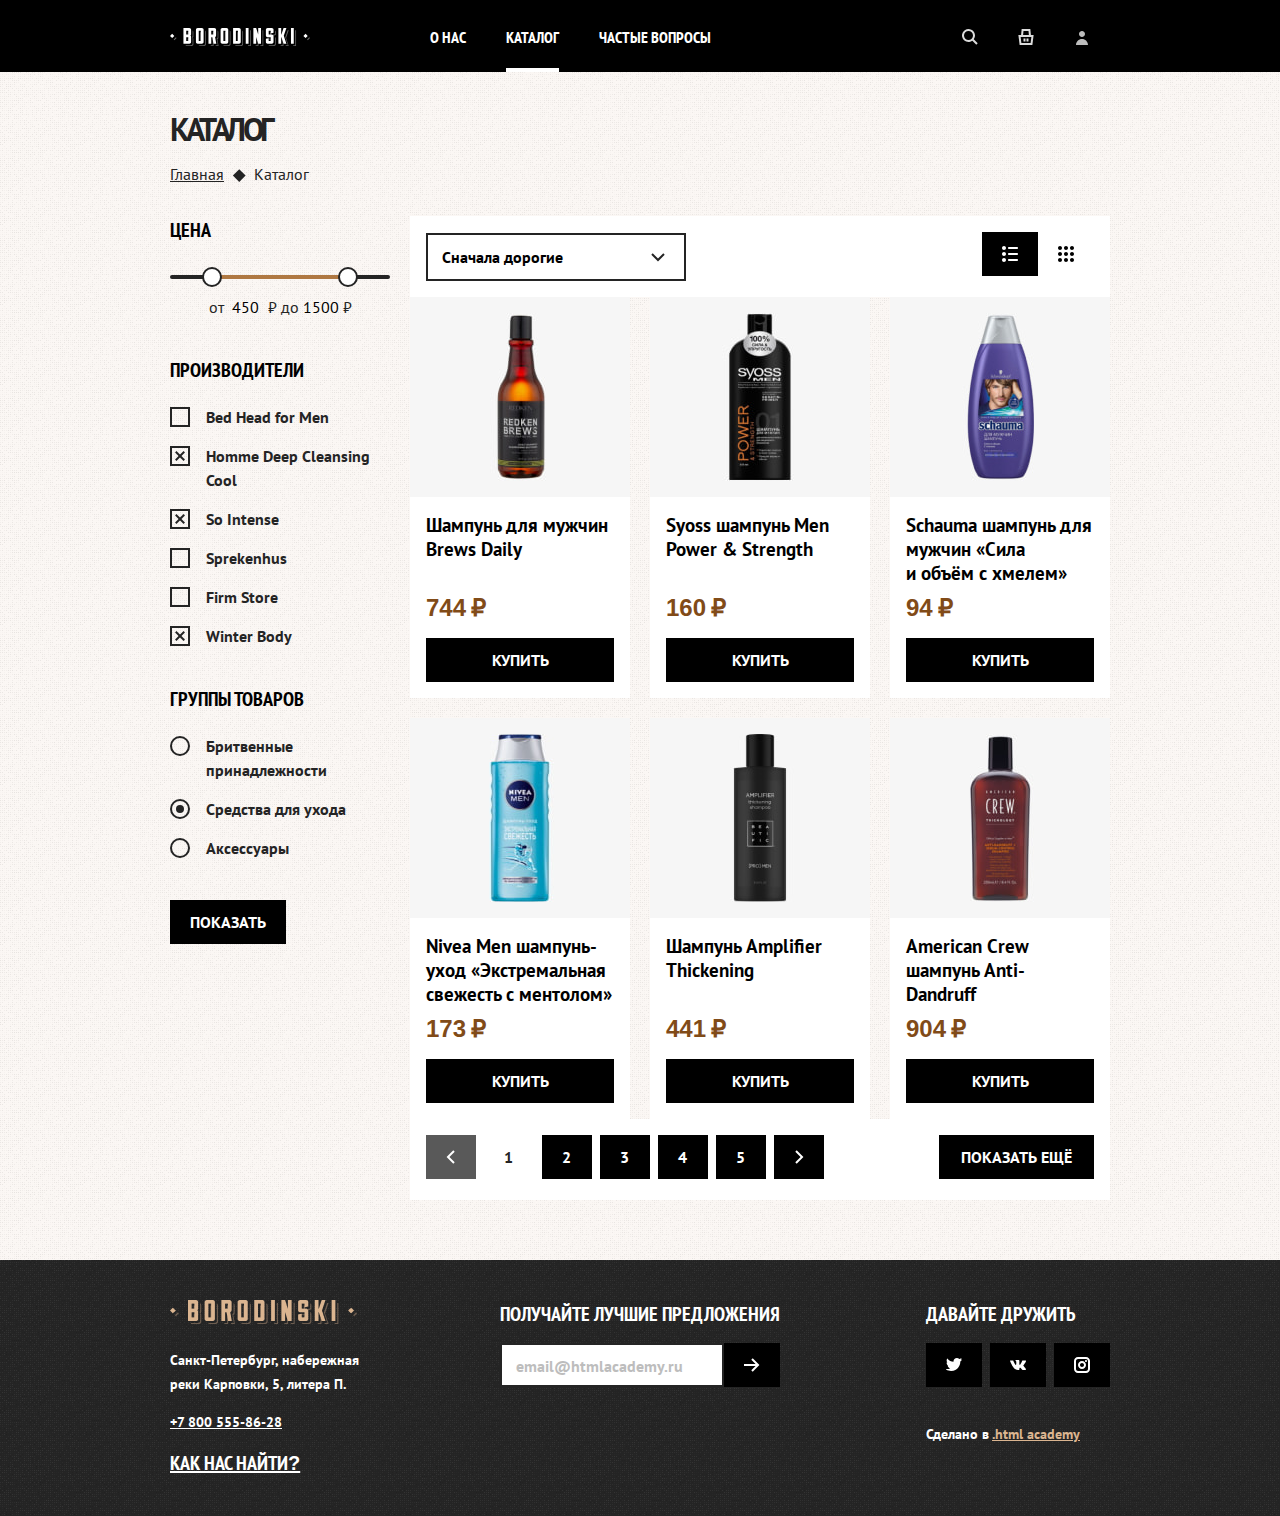
==== commit d7cdcd8b: "Over pixelPerfect index.html. Starting PP catalog.html" ====
--- a/catalog.html
+++ b/catalog.html
@@ -9,7 +9,7 @@
 
 <body>
   <header class="page-header">
-    <nav class="navigation">
+    <nav class="navigation navigation-inner">
       <a class="navigation-logo" href="index.html">
         <img class="page-header-logo" src="img/logo/logo-short-light-footer.svg" width="140" height="18"
           alt="Логотип барбершопа Бородинский">
@@ -202,7 +202,7 @@
               <span class="visually-hidden">Показать список</span>
             </a>
             <a class="card-grid-toggle card-grid-toggle-current" href="#">
-              <svg width="16" height="16" viewBox="0 0 16 16" fill="none" xmlns="http://www.w3.org/2000/svg">
+              <svg width="16" height="16" viewBox="0 0 16 16" fill="none" xmlns="http://www.w3.org/2000/svg" aria-hidden="true" focusable="false">
                 <path fill-rule="evenodd" clip-rule="evenodd"
                   d="M0 2C0 0.895431 0.895431 0 2 0C3.10457 0 4 0.895431 4 2C4 3.10457 3.10457 4 2 4C0.895431 4 0 3.10457 0 2ZM6 2C6 0.895431 6.89543 0 8 0C9.10457 0 10 0.895431 10 2C10 3.10457 9.10457 4 8 4C6.89543 4 6 3.10457 6 2ZM16 2C16 0.895431 15.1046 0 14 0C12.8954 0 12 0.895431 12 2C12 3.10457 12.8954 4 14 4C15.1046 4 16 3.10457 16 2ZM0 8C0 6.89543 0.895431 6 2 6C3.10457 6 4 6.89543 4 8C4 9.10457 3.10457 10 2 10C0.895431 10 0 9.10457 0 8ZM10 8C10 6.89543 9.10457 6 8 6C6.89543 6 6 6.89543 6 8C6 9.10457 6.89543 10 8 10C9.10457 10 10 9.10457 10 8ZM12 8C12 6.89543 12.8954 6 14 6C15.1046 6 16 6.89543 16 8C16 9.10457 15.1046 10 14 10C12.8954 10 12 9.10457 12 8ZM4 14C4 12.8954 3.10457 12 2 12C0.895431 12 0 12.8954 0 14C0 15.1046 0.895431 16 2 16C3.10457 16 4 15.1046 4 14ZM6 14C6 12.8954 6.89543 12 8 12C9.10457 12 10 12.8954 10 14C10 15.1046 9.10457 16 8 16C6.89543 16 6 15.1046 6 14ZM16 14C16 12.8954 15.1046 12 14 12C12.8954 12 12 12.8954 12 14C12 15.1046 12.8954 16 14 16C15.1046 16 16 15.1046 16 14Z" />
               </svg>
--- a/styles/style.css
+++ b/styles/style.css
@@ -43,7 +43,7 @@
 }
 
 body {
-  /* width: 1020px; */
+  min-width: 1020px;
   min-height: 100%;
   display: flex;
   flex-direction: column;
@@ -94,7 +94,6 @@
 
 .button:hover,
 .footer-social-link:hover,
-.card-grid-toggle:hover,
 .pagination-link:not(.pagination-disabled):hover {
   background-color: #814B18;
 }
@@ -114,20 +113,24 @@
   background-color: #FFFFFF;
 }
 
-.button+.button {
-  margin-left: 12px;
-}
-
 .page-header {
   color: #ffffff;
   background-color: #000000;
 }
 
+.page-header-logo {
+  display: block;
+}
+
 .navigation {
   display: flex;
   align-items: center;
   width: 940px;
   margin: 0 auto;
+}
+
+.navigation-inner {
+  padding-top: 2px;
 }
 
 .navigation-icon {
@@ -155,11 +158,16 @@
   padding: 0;
 }
 
+.navigation-item {
+  position: relative;
+}
+
 .navigation-link {
   position: relative;
   display: block;
   padding: 24px 20px;
   font-family: "PT Sans Narrow", sans-serif;
+  font-size: inherit;
   font-weight: 700;
   line-height: 22px;
   text-align: center;
@@ -189,6 +197,7 @@
 }
 
 .navigation-user {
+  justify-content: end;
   max-width: 250px;
   margin-left: auto;
 }
@@ -212,8 +221,102 @@
   margin: auto 0;
 }
 
+.navigation-link-profile {
+  transform: translateY(2px);
+}
+
 .navigation-link-profile>svg {
   fill: #bdbdbd;
+}
+
+.popover {
+  position: absolute;
+  top: 0;
+  right: 0;
+  z-index: 1;
+  box-sizing: border-box;
+  width: 300px;
+  min-height: 186px;
+  padding: 40px;
+  background-color: #FFFFFF;
+  font-family: inherit;
+  color: #242424;
+  box-shadow: 0 18px 40px rgba(79, 70, 60, 0.16);
+  display: none;
+}
+
+.popover-open {
+  display: block;
+}
+
+.popover-cart {
+  width: 420px;
+}
+
+.popover-close-button {
+  position: absolute;
+  top: 0;
+  right: 0;
+  width: 72px;
+  height: 70px;
+  color: #242424;
+  background-color: transparent;
+}
+
+.popover-cart .popover-close-button {
+  background-image: url("../img/icons/menu/cart.svg");
+  background-repeat: no-repeat;
+  background-position: 22px center;
+  padding-left: 44px;
+}
+
+.popover-content {
+  height: 100%;
+}
+
+.popover-title {
+  margin: 0 0 24px;
+  font-size: 32px;
+  line-height: 1.1;
+  color: #000000;
+  text-transform: uppercase;
+}
+
+.cart-items-list {
+  padding: 0;
+}
+
+.cart-item {
+  display: grid;
+  grid-template-columns: 1fr 56px;
+}
+
+.cart-item + .cart-item {
+  margin-top: 24px;
+  padding-top: 24px;
+  border-top: 1px dashed #595959;
+}
+
+.cart-item-title {
+  margin: 0;
+  font-size: 20px;
+  font-weight: 700;
+  line-height: 1.4;
+  color: #242424;
+  text-transform: uppercase;
+}
+
+.cart-item-price {
+  margin: 0;
+  font-weight: 700;
+  text-transform: uppercase;
+  color: #AF7842;
+}
+
+.cart-item-button {
+  height: 44px;
+  grid-row: 1 / 3;
+  grid-column: 2 / 3;
 }
 
 .main-container {
@@ -231,7 +334,7 @@
 }
 
 .main-inner {
-  padding-top: 40px;
+  padding-top: 38px;
   color: #242424;
   background-color: #FBF7F4;
   background-image: url(../img/bg/noisy-texture-80x80.png);
@@ -244,19 +347,20 @@
 
 .logo {
   display: block;
-  margin: 0 auto 64px;
+  margin: 0 auto 63px;
 }
 
 .adventages {
-  margin-bottom: 56px;
+  margin-bottom: 59px;
 }
 
 .adventages-list {
+  display: grid;
+  grid-template-columns: repeat(3, minmax(277px, 1fr));
+  gap: 30px 54.5px;
   margin: 0;
   padding: 0;
   list-style-type: none;
-  display: flex;
-  justify-content: space-between;
   text-align: center;
 }
 
@@ -276,11 +380,11 @@
 .adventages-title::before {
   content: "";
   position: absolute;
-  width: 12.9px;
+  width: 12px;
   height: 12px;
   background-color: #ffffff;
-  left: calc(50% - 9px);
-  bottom: -40px;
+  left: calc(50% - 8px);
+  bottom: -33px;
   transform: rotate(45deg);
 }
 
@@ -300,6 +404,7 @@
 
 .index-columns:last-of-type {
   margin-bottom: 0;
+  padding-bottom: 35px;
 }
 
 .index-columns>section:first-of-type {
@@ -367,21 +472,20 @@
 
 .button-all {
   padding-right: 44px;
-  background: #000000 url("../img/icons/arrow-right-white.svg") no-repeat center right 14px / 16px 16px;
+  background: #000000 url("../img/icons/arrow-right-white.svg") no-repeat center right 20px / 16px 16px;
 }
 
 .gallery {
-
   width: 390px;
 }
 
 .gallery-title {
   margin: 0;
-  margin-bottom: 20px;
+  margin-bottom: 24px;
   font-family: "PT Sans Narrow", sans-serif;
   font-size: 32px;
   font-weight: 700;
-  line-height: 35px;
+  line-height: 31px;
   text-transform: uppercase;
 }
 
@@ -424,7 +528,7 @@
 }
 
 .slider-next {
-  transform: rotate(180deg);
+  transform: rotate(180deg) translateY(4px);
 }
 
 .slider-pagination {
@@ -497,19 +601,19 @@
   margin-top: 22px;
 }
 
-.contacts-adress {
+.contacts-address {
   font-style: normal;
 }
 
-.contacts-adress-text {
+.contacts-address-text {
   margin: 0;
   margin-bottom: 8px;
 }
 
 .contacts-phone {
-  font-family: "PT Sans Narrow", sans-serif;
   font-size: 24px;
   line-height: 29px;
+  letter-spacing: -2px;
   text-decoration-line: underline;
   text-transform: uppercase;
   color: #242424;
@@ -521,9 +625,25 @@
   list-style-type: none;
 }
 
-.contacts-buttons {
-  margin-top: 21px;
+.contacts-shedule-item {
+  font: inherit;
+  font-weight: 700;
+  line-height: 1.5;
+  /* letter-spacing: 0.6px; */
+  line-height: 1.4;
+  /* letter-spacing: 0.5px; */
+}
+
+.contacts-navigation {
+  display: flex;
+  flex-wrap: wrap;
+  margin-top: 24px;
   margin-bottom: 0;
+}
+
+.contacts-navigation .button {
+  margin-right: 16px;
+  margin-bottom: 5px;
 }
 
 .button-feedback {
@@ -550,13 +670,14 @@
   margin-bottom: 20px;
   font-family: "PT Sans Narrow", sans-serif;
   font-size: 32px;
-  line-height: 35px;
+  line-height: 38px;
   font-weight: 700;
   text-transform: uppercase;
 }
 
 .appointment-text {
   margin-top: 0;
+  margin-bottom: 24px;
   font-size: 14px;
   line-height: 20px;
   color: #595959;
@@ -579,7 +700,7 @@
 }
 
 .form-label {
-  margin-bottom: 8px;
+  margin-bottom: 7.5px;
   line-height: 22px;
   font-weight: 700;
   text-transform: uppercase;
@@ -595,7 +716,7 @@
   width: 16px;
   height: 16px;
   margin-top: 3px;
-  margin-left: 4px;
+  margin-left: 3px;
   padding: 0;
   border: none;
   border-radius: 50%;
@@ -692,11 +813,11 @@
   margin-bottom: 24px;
 }
 
-.footer-contacts-adress {
+.footer-contacts-address {
   font-style: normal;
 }
 
-.footer-contacts-adress p {
+.footer-contacts-address p {
   margin-top: 0;
   margin-bottom: 4px;
   font-size: 14px;
@@ -705,11 +826,12 @@
   color: #ffffff;
 }
 
-.footer-contacts-adress-phone {
+.footer-contacts-address-phone {
   font-family: "PT Sans Narrow", sans-serif;
   font-size: 20px;
   font-weight: 700;
-  line-height: 28px;
+  line-height: 1.4;
+  letter-spacing: -1.5px;
   text-decoration: underline;
   text-transform: uppercase;
 }
@@ -732,7 +854,7 @@
 
 .page-footer-title {
   margin-top: 0;
-  margin-bottom: 14px;
+  margin-bottom: 15px;
   font-family: "PT Sans Narrow", sans-serif;
   font-size: 20px;
   line-height: 28px;
@@ -782,7 +904,17 @@
   background-image: url("../img/icons/social/instagram.svg");
 }
 
+.footer-social .about-text {
+  margin-top: 27px;
+  margin-bottom: 0;
+}
+
+.newsletter {
+  max-width: 300px;
+}
+
 .newsletter-form {
+  width: 100%;
   display: flex;
 }
 
@@ -791,10 +923,17 @@
   flex-grow: 1;
 }
 
-.newsletter-email>input {
+.newsletter-email > input {
   box-sizing: border-box;
   width: 100%;
   height: 44px;
+  padding-top: 11px;
+  box-shadow: 0 0 1px #000000;
+}
+
+ .newsletter-email > input::placeholder {
+  font-size: 16px;
+  font-weight: 700;
 }
 
 .newsletter-button {
@@ -809,13 +948,14 @@
 }
 
 .inner-header {
-  margin-bottom: 32px;
+  margin-bottom: 30px;
 }
 
 .inner-header-title {
-  margin: 0 0 15px;
+  margin: 0 0 14px;
   font-size: 32px;
-  line-height: 35px;
+  line-height: 38px;
+  letter-spacing: -3.5px;
   text-transform: uppercase;
 }
 
@@ -869,16 +1009,24 @@
 }
 
 .catalog-filter-group:not(:last-of-type) {
-  margin-bottom: 40px;
+  margin-bottom: 37px;
 }
 
 .catalog-filter-title {
-  margin-bottom: 22px;
+  margin-bottom: 18px;
+  transform: translate(-2px, -1px);
+  font-family: "PT Sans Narrow", sans-serif;
   font-size: 20px;
-  line-height: 28px;
+  line-height: 31px;
   font-weight: 700;
   color: #000000;
   text-transform: uppercase;
+}
+
+.range {
+  max-width: 220px;
+  padding-top: 10px;
+  overflow: auto;
 }
 
 .range-scale {
@@ -962,13 +1110,14 @@
 }
 
 .catalog-filter-item:not(:last-of-type) {
-  margin-bottom: 16px;
+  margin-bottom: 15px;
 }
 
 .control {
   position: relative;
   display: block;
   padding-left: 36px;
+  line-height: 24px;
 }
 
 .control-mark {
@@ -1025,7 +1174,6 @@
 
 .control-label {
   font-weight: 700;
-  line-height: 1.4;
 }
 
 .catalog-right-column {
@@ -1035,6 +1183,7 @@
 .sorting-container {
   display: flex;
   flex-wrap: wrap;
+  justify-content: flex-end;
   align-items: center;
   padding: 16px;
   color: #242424;
@@ -1042,7 +1191,31 @@
 }
 
 .sorting-type {
+  display: flex;
+  width: 260px;
   margin-right: auto;
+}
+
+.select-control {
+  position: relative;
+  width: 100%;
+  padding: 10px 14px;
+  padding-right: 40px;
+  border: 2px solid #242424;
+  font: inherit;
+  font-weight: 700;
+  line-height: 1.5;
+  background: #FFFFFF url("../img/icons/arrow-down.svg") no-repeat center right 18px;
+  appearance: none;
+}
+
+.select-control:hover {
+  border-color: #AF7842;
+}
+
+.select-control:focus {
+  border-color: #AF7842;
+  outline: 2px solid #DBB590;
 }
 
 .card-grid-toggle {
@@ -1051,21 +1224,38 @@
   align-items: center;
   width: 56px;
   height: 44px;
+  margin-bottom: 5px;
   background-color: #000000;
 }
 
-.card-grid-toggle>svg,
-.card-grid-toggle:focus>svg,
-.card-grid-toggle:hover>svg {
-  fill: #ffffff;
+.card-grid-toggle svg {
+  fill: #FFFFFF;
+}
+
+.card-grid-toggle:hover {
+  background-color: #814B18;
+}
+
+.card-grid-toggle:focus {
+  background-color: #814B18;
+  outline: 2px solid #DBB590;
 }
 
 .card-grid-toggle-current {
-  background-color: #ffffff;
-}
-
-.card-grid-toggle-current>svg {
+  background-color: #FFFFFF;
+}
+
+.card-grid-toggle-current:hover {
+  background-color: #000000;
+}
+
+.card-grid-toggle-current svg {
   fill: #000000;
+}
+
+.card-grid-toggle-current:hover svg,
+.card-grid-toggle-current:focus svg {
+  fill: #FFFFFF;
 }
 
 .sorting-container .button {
@@ -1146,6 +1336,7 @@
 .pagination-item {
   padding: 0;
   margin-right: 8px;
+  margin-bottom: 5px;
 }
 
 .pagination-item:last-of-type {
@@ -1154,8 +1345,8 @@
 
 .pagination-link {
   display: block;
-  width: 50px;
-  height: 44px;
+  min-width: 50px;
+  min-height: 44px;
   color: #FFFFFF;
   background-color: #000000;
   text-decoration: none;
@@ -1181,6 +1372,9 @@
 }
 
 .pagination-show-more {
+  align-self: flex-start;
+  box-sizing: border-box;
+  min-width: 155px;
   margin-left: auto;
   padding: 14px 20px;
 }
@@ -1200,3 +1394,116 @@
 .pagination-next {
   background-image: url("../img/icons/arrow-right-white.svg");
 }
+
+.modal-container.modal-container-close {
+  display: none;
+}
+
+.modal-container {
+  position: fixed;
+  top: 0;
+  left: 0;
+  width: 100%;
+  height: 100%;
+  display: flex;
+  background-color: rgba(0, 0, 0, 0.8);
+}
+
+.modal {
+  position: relative;
+  margin: auto;
+  padding: 40px;
+  background-color: #fff;
+}
+
+.modal-content {
+  width: 360px;
+}
+
+.modal-close-button {
+  position: absolute;
+  top: 0;
+  right: 0;
+  width: 56px;
+  height: 44px;
+  background-color: transparent;
+  border: none;
+  cursor: pointer;
+}
+
+.modal-close-button::before,
+.modal-close-button::after {
+  content: "";
+  position: absolute;
+  top: 50%;
+  right: 50%;
+  width: 12px;
+  height: 2px;
+  background-color: #242424;
+}
+
+.modal-close-button::before {
+  transform: translate(50%, -50%) rotate(45deg);
+}
+.modal-close-button::after {
+  transform: translate(50%, -50%) rotate(-45deg);
+}
+
+.modal-close-button:hover::before,
+.modal-close-button:hover::after,
+.modal-close-button:focus::before,
+.modal-close-button:focus::after {
+  background-color: #fff;
+}
+
+.modal-title {
+  margin-top: 0;
+  margin-bottom: 24px;
+  font-family: "PT Sans Narrow", sans-serif;
+  font-size: 32px;
+  font-weight: 700;
+  line-height: 1.1;
+  text-transform: uppercase;
+  color: #000000;
+}
+
+.auth-form .field-group {
+  margin-bottom: 16px;
+}
+
+.auth-form .field {
+  box-sizing: border-box;
+  width: 100%;
+}
+
+.auth-form-user-options {
+  flex-direction: row;
+  justify-content: space-between;
+}
+
+.auth-form-user-options .control-label {
+  font-weight: 400;
+}
+
+.auth-form-recovery {
+  color: #000000;
+}
+
+.auth-form .button + .button {
+  margin-left: 0;
+  margin-top: 16px;
+}
+.auth-form-button {
+  width: 100%;
+}
+
+.auth-form-register {
+  width: 100%;
+  background-color: #FFFFFF;
+  color: #000000;
+}
+
+.auth-form-register:hover,
+.auth-form-register:focus {
+  color: #FFFFFF;
+}
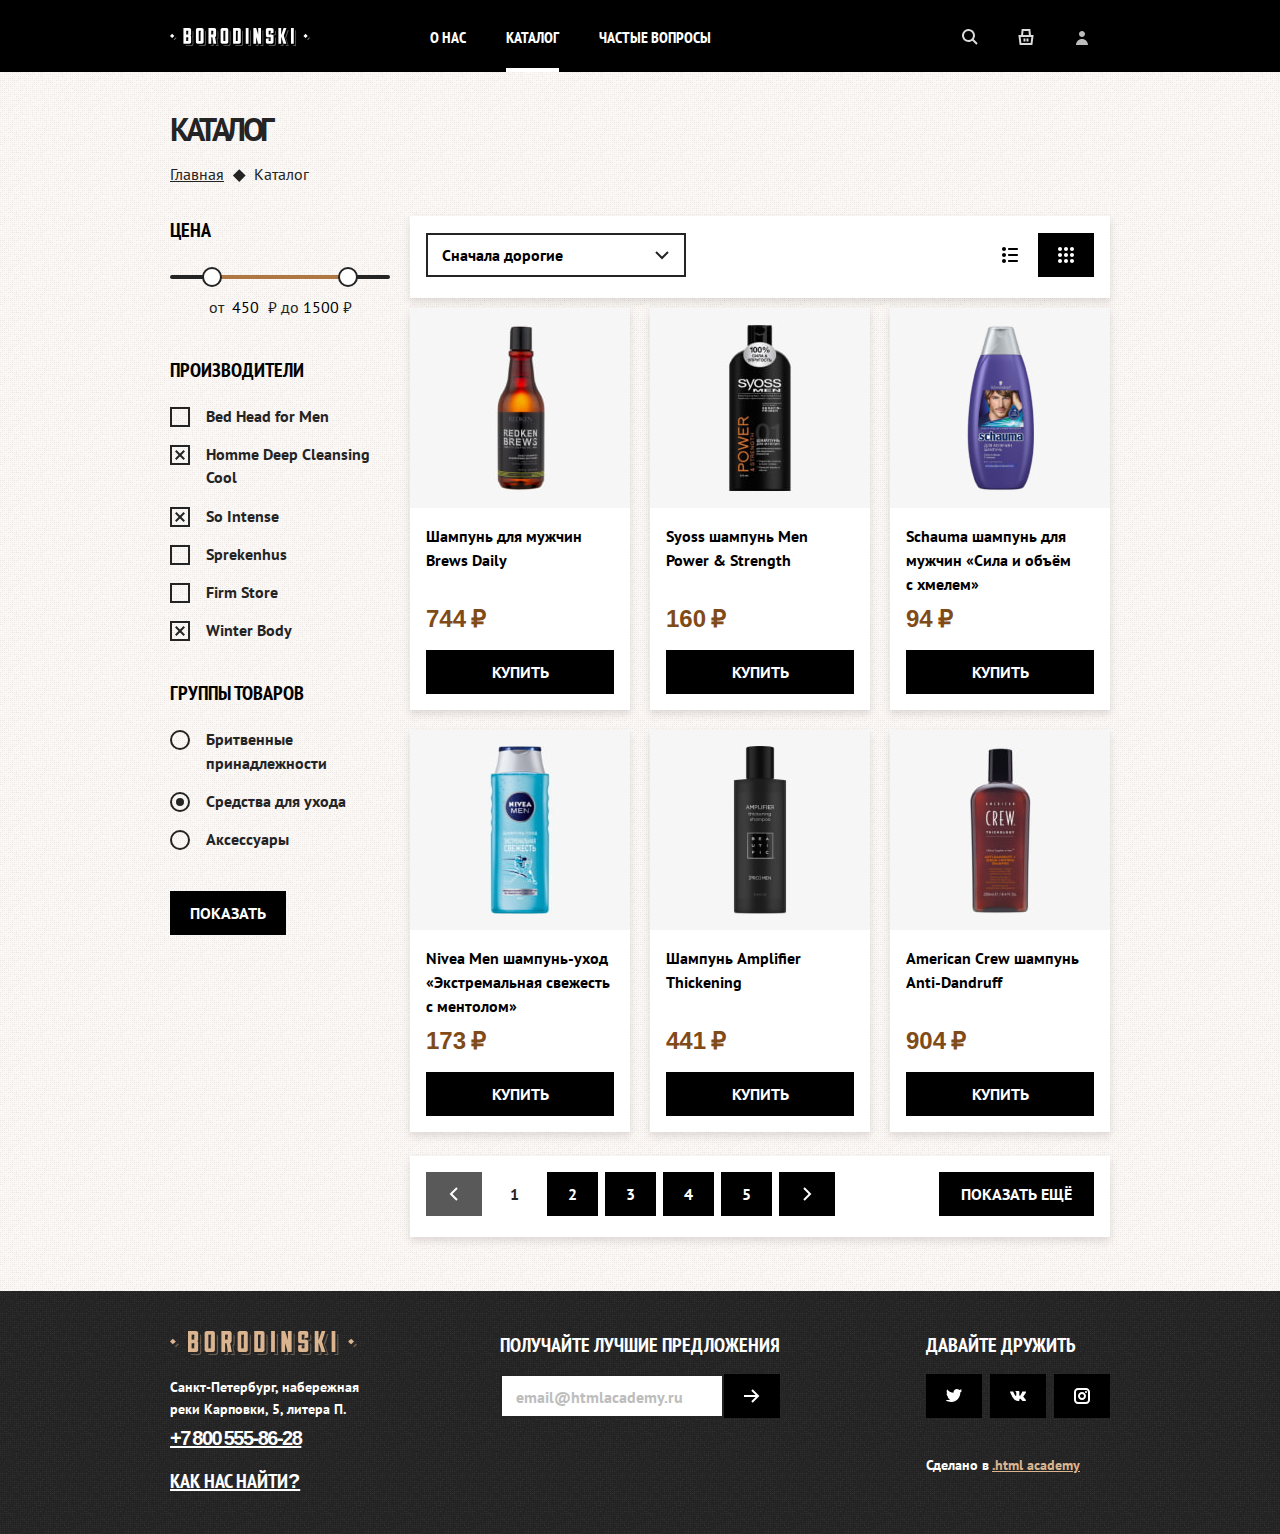
==== commit 0406a8c7: "Over pixelPerfect catalog.html" ====
--- a/catalog.html
+++ b/catalog.html
@@ -192,7 +192,7 @@
               <button class="visually-hidden" type="submit">Отсортировать продукты</button>
             </form>
 
-            <a class="card-grid-toggle" href="#">
+            <a class="card-grid-toggle card-grid-toggle-current" href="#">
               <svg aria-hidden="true" focusable="false" width="16" height="16" viewBox="0 0 16 16"
                 xmlns="http://www.w3.org/2000/svg">
                 <path
@@ -201,7 +201,7 @@
 
               <span class="visually-hidden">Показать список</span>
             </a>
-            <a class="card-grid-toggle card-grid-toggle-current" href="#">
+            <a class="card-grid-toggle" href="#">
               <svg width="16" height="16" viewBox="0 0 16 16" fill="none" xmlns="http://www.w3.org/2000/svg" aria-hidden="true" focusable="false">
                 <path fill-rule="evenodd" clip-rule="evenodd"
                   d="M0 2C0 0.895431 0.895431 0 2 0C3.10457 0 4 0.895431 4 2C4 3.10457 3.10457 4 2 4C0.895431 4 0 3.10457 0 2ZM6 2C6 0.895431 6.89543 0 8 0C9.10457 0 10 0.895431 10 2C10 3.10457 9.10457 4 8 4C6.89543 4 6 3.10457 6 2ZM16 2C16 0.895431 15.1046 0 14 0C12.8954 0 12 0.895431 12 2C12 3.10457 12.8954 4 14 4C15.1046 4 16 3.10457 16 2ZM0 8C0 6.89543 0.895431 6 2 6C3.10457 6 4 6.89543 4 8C4 9.10457 3.10457 10 2 10C0.895431 10 0 9.10457 0 8ZM10 8C10 6.89543 9.10457 6 8 6C6.89543 6 6 6.89543 6 8C6 9.10457 6.89543 10 8 10C9.10457 10 10 9.10457 10 8ZM12 8C12 6.89543 12.8954 6 14 6C15.1046 6 16 6.89543 16 8C16 9.10457 15.1046 10 14 10C12.8954 10 12 9.10457 12 8ZM4 14C4 12.8954 3.10457 12 2 12C0.895431 12 0 12.8954 0 14C0 15.1046 0.895431 16 2 16C3.10457 16 4 15.1046 4 14ZM6 14C6 12.8954 6.89543 12 8 12C9.10457 12 10 12.8954 10 14C10 15.1046 9.10457 16 8 16C6.89543 16 6 15.1046 6 14ZM16 14C16 12.8954 15.1046 12 14 12C12.8954 12 12 12.8954 12 14C12 15.1046 12.8954 16 14 16C15.1046 16 16 15.1046 16 14Z" />
--- a/styles/style.css
+++ b/styles/style.css
@@ -335,6 +335,7 @@
 
 .main-inner {
   padding-top: 38px;
+  padding-bottom: 54px;
   color: #242424;
   background-color: #FBF7F4;
   background-image: url(../img/bg/noisy-texture-80x80.png);
@@ -810,23 +811,23 @@
 
 .footer-contacts-logo {
   display: block;
-  margin-bottom: 24px;
+  margin-bottom: 22px;
 }
 
 .footer-contacts-address {
   font-style: normal;
 }
 
-.footer-contacts-address p {
+.footer-contacts-adress p {
   margin-top: 0;
   margin-bottom: 4px;
   font-size: 14px;
-  line-height: 20px;
+  line-height: 1.55;
   font-weight: 700;
   color: #ffffff;
 }
 
-.footer-contacts-address-phone {
+.footer-contacts-adress-phone {
   font-family: "PT Sans Narrow", sans-serif;
   font-size: 20px;
   font-weight: 700;
@@ -1118,6 +1119,10 @@
   display: block;
   padding-left: 36px;
   line-height: 24px;
+}
+
+.catalog-filter-list .control {
+  line-height: 23.2px;
 }
 
 .control-mark {
@@ -1185,9 +1190,12 @@
   flex-wrap: wrap;
   justify-content: flex-end;
   align-items: center;
+  margin-bottom: 10px;
   padding: 16px;
+  padding-top: 17px;
   color: #242424;
   background-color: #FFFFFF;
+  box-shadow: 0px 4px 8px rgba(79, 70, 60, 0.16);
 }
 
 .sorting-type {
@@ -1199,13 +1207,13 @@
 .select-control {
   position: relative;
   width: 100%;
-  padding: 10px 14px;
-  padding-right: 40px;
+  margin-top: -5px;
+  padding: 8px 10px 8px 14px;
   border: 2px solid #242424;
   font: inherit;
   font-weight: 700;
   line-height: 1.5;
-  background: #FFFFFF url("../img/icons/arrow-down.svg") no-repeat center right 18px;
+  background: #FFFFFF url("../img/icons/arrow-down.svg") no-repeat top 12px right 14px;
   appearance: none;
 }
 
@@ -1267,7 +1275,7 @@
   display: grid;
   grid-template-columns: repeat(3, 220px);
   gap: 20px;
-  margin: 0;
+  margin: 0 0 24px;
   padding: 0;
   list-style-type: none;
 }
@@ -1277,6 +1285,7 @@
   grid-template-columns: 16px 188px 16px;
   grid-template-rows: 200px min-content auto min-content 16px;
   background-color: #FFFFFF;
+  box-shadow: 0px 4px 8px rgba(79, 70, 60, 0.16);
 }
 
 .product-card>* {
@@ -1301,6 +1310,7 @@
 .product-card-title {
   margin: 0;
   color: #000000;
+  font-size: inherit;
   font-weight: 700;
 }
 
@@ -1315,7 +1325,7 @@
 }
 
 .product-card-button {
-  margin-top: 16px;
+  margin-top: 17px;
   padding: 14px 65px;
 }
 
@@ -1323,6 +1333,7 @@
   display: flex;
   padding: 16px;
   background-color: #FFFFFF;
+  box-shadow: 0px 4px 8px rgba(79, 70, 60, 0.16);
 }
 
 .pagination {
@@ -1335,7 +1346,7 @@
 
 .pagination-item {
   padding: 0;
-  margin-right: 8px;
+  margin-right: 7px;
   margin-bottom: 5px;
 }
 
@@ -1353,7 +1364,7 @@
   text-transform: uppercase;
   line-height: 16px;
   font-weight: 700;
-  padding: 14px 20px;
+  padding: 14px 21px;
   box-sizing: border-box;
 }
 
@@ -1381,6 +1392,7 @@
 
 .pagination-prev,
 .pagination-next {
+  width: 56px;
   position: relative;
   background-repeat: no-repeat;
   background-position: center;
